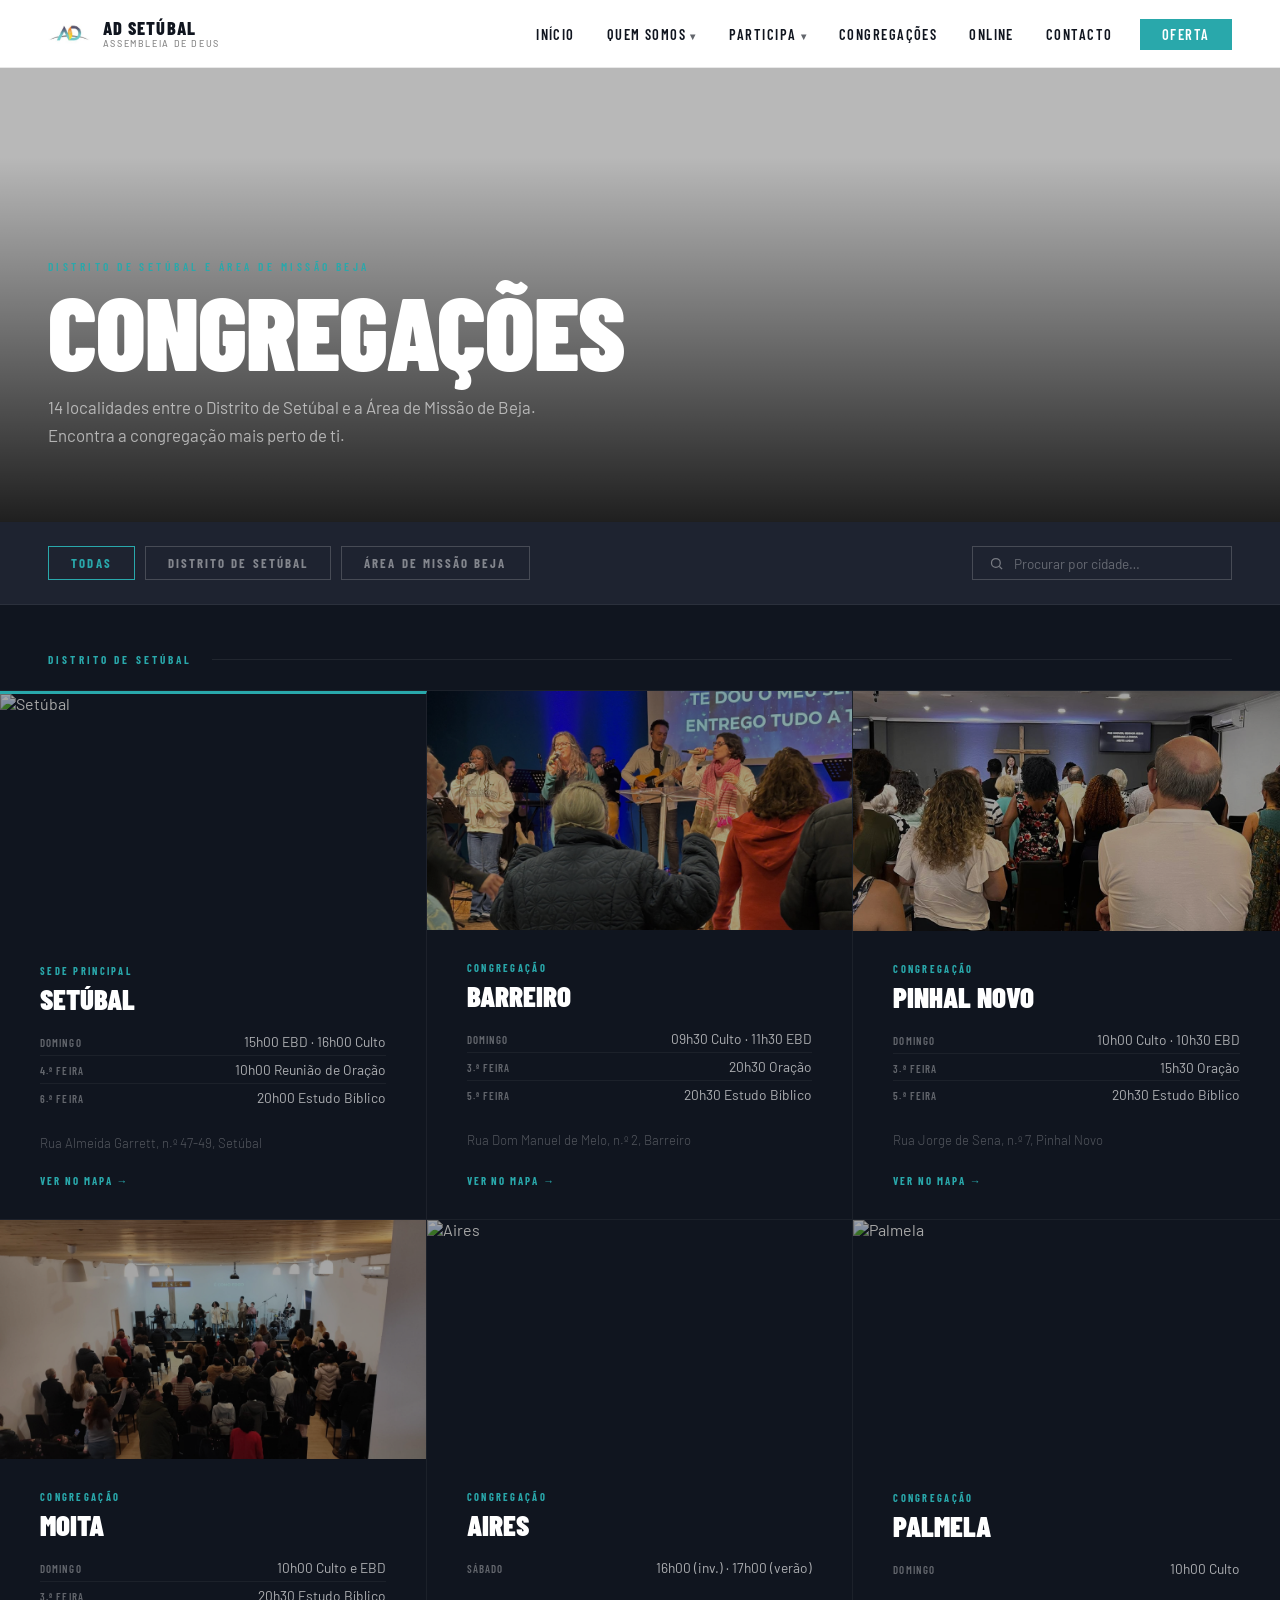
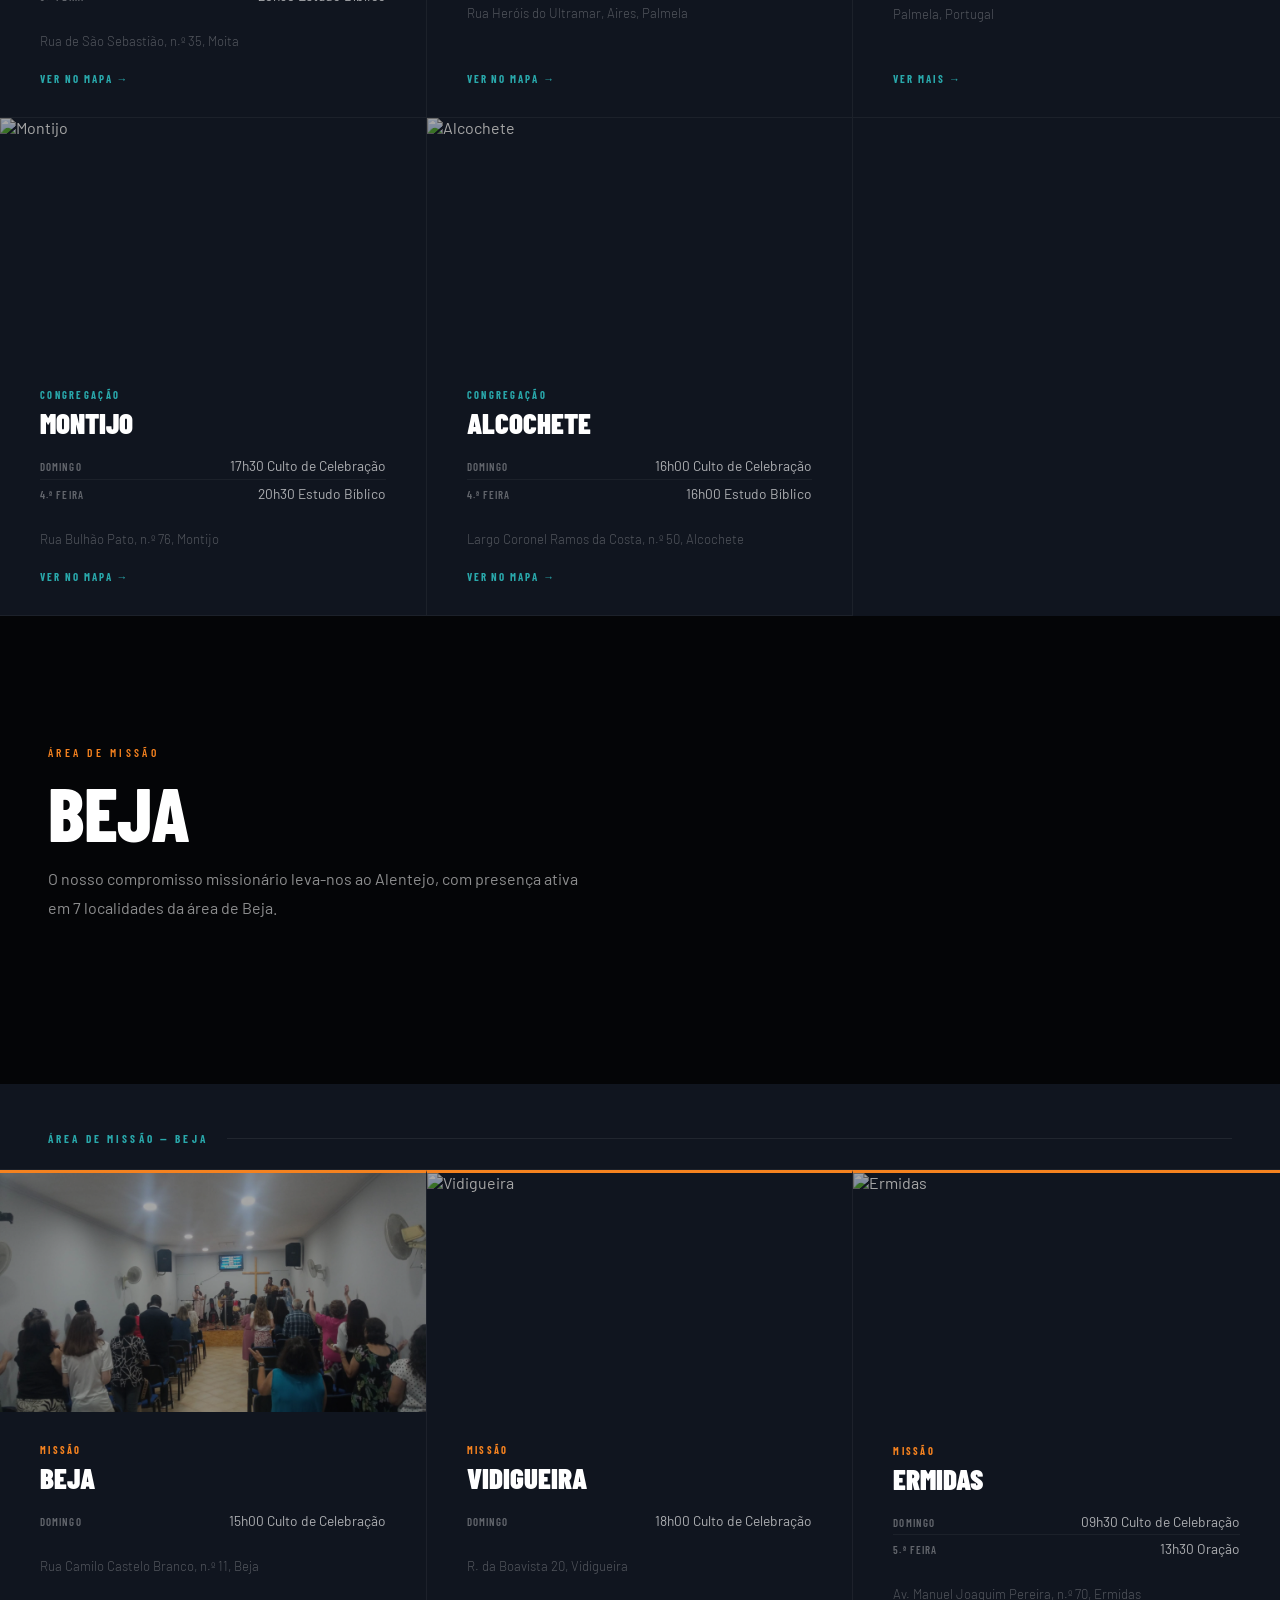
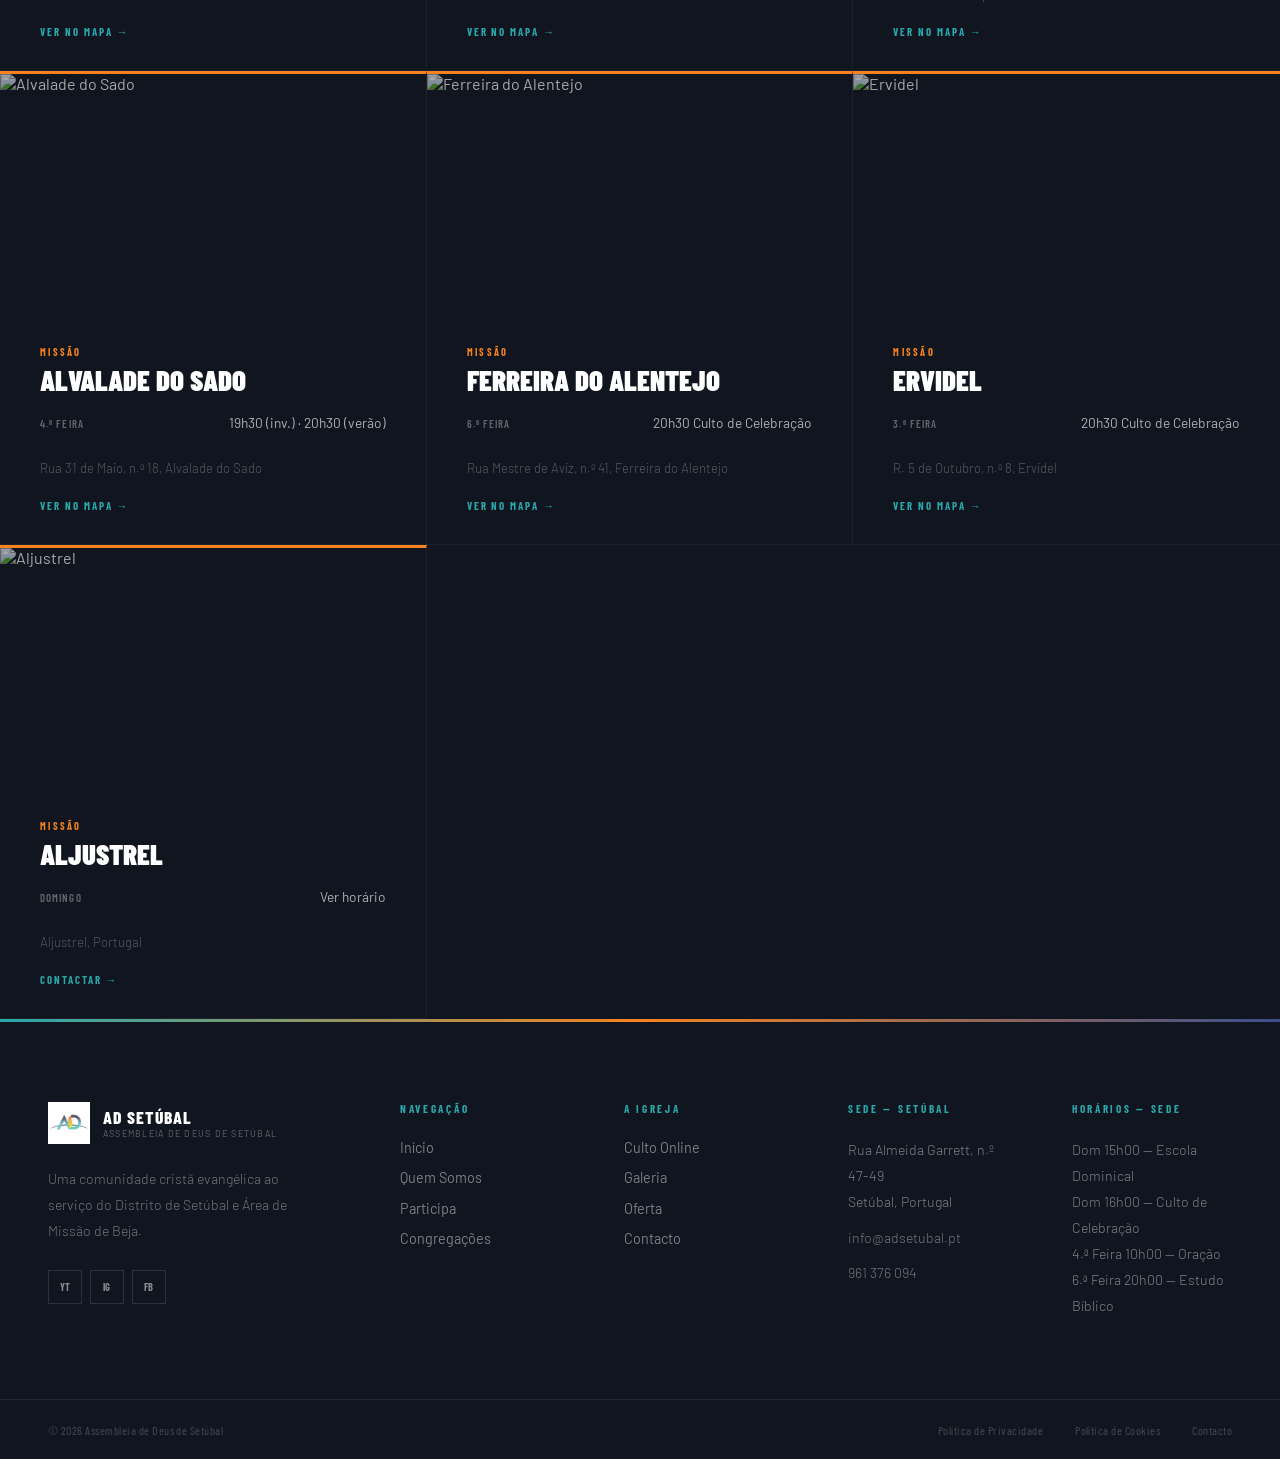
==== congregacoes.html @ 14cffc8c "pinhal novo + moita fotos" ====
<!DOCTYPE html>
<html lang="pt">
<head>
  <meta charset="UTF-8" />
  <meta name="viewport" content="width=device-width, initial-scale=1.0" />
  <title>Congregações | AD Setúbal</title>
  <link rel="stylesheet" href="shared.css" />
  <style>
    /* FILTER BAR */
    .filter-bar {
      background: var(--dark2);
      padding: 1.5rem 3rem;
      display: flex; gap: 0.6rem; flex-wrap: wrap;
      border-bottom: 1px solid rgba(255,255,255,0.06);
    }
    .filter-btn {
      padding: 0.5rem 1.4rem;
      background: none;
      border: 1px solid rgba(255,255,255,0.18);
      font-family: 'Barlow Condensed', sans-serif;
      font-size: 0.8rem; font-weight: 700;
      letter-spacing: 0.16em; text-transform: uppercase;
      color: rgba(255,255,255,0.45); cursor: pointer;
      transition: all 0.2s;
    }
    .filter-btn:hover, .filter-btn.active { border-color: var(--teal); color: var(--teal); }

    /* SEARCH BOX */
    .filter-bar { justify-content: space-between; align-items: center; }
    .filter-bar-group { display: flex; gap: 0.6rem; flex-wrap: wrap; }
    .cong-search {
      display: flex; align-items: center; gap: 0.6rem;
      border: 1px solid rgba(255,255,255,0.18);
      padding: 0.45rem 1rem; min-width: 260px;
      transition: border-color 0.2s;
    }
    .cong-search:focus-within { border-color: var(--teal); }
    .cong-search svg { width: 15px; height: 15px; stroke: rgba(255,255,255,0.4); flex-shrink: 0; }
    .cong-search input {
      border: none; background: none; outline: none;
      font-family: 'Barlow', sans-serif; font-size: 0.85rem;
      color: #fff; width: 100%;
    }
    .cong-search input::placeholder { color: rgba(255,255,255,0.32); }
    .cong-no-results { display: none; text-align: center; padding: 5rem 1.5rem; background: var(--dark); }
    .cong-no-results p { color: rgba(255,255,255,0.45); font-size: 0.95rem; }
    .cong-no-results .display-sm { color: #fff; margin-bottom: 0.6rem; }
    @media (max-width: 900px) {
      .filter-bar { flex-direction: column; align-items: stretch; }
      .cong-search { min-width: 0; }
    }

    /* SECTION LABEL */
    .section-label {
      font-family: 'Barlow Condensed', sans-serif;
      font-size: 0.7rem; font-weight: 700;
      letter-spacing: 0.28em; text-transform: uppercase;
      color: var(--teal);
      padding: 3rem 3rem 1.5rem;
      display: flex; align-items: center; gap: 1.2rem;
      background: var(--dark);
    }
    .section-label::after { content: ''; flex: 1; height: 1px; background: rgba(255,255,255,0.07); }

    /* CONG GRID */
    .cong-grid {
      display: grid; grid-template-columns: repeat(3,1fr);
      border-top: 1px solid rgba(255,255,255,0.05);
      background: var(--dark);
    }
    .cong-card {
      border-right: 1px solid rgba(255,255,255,0.05);
      border-bottom: 1px solid rgba(255,255,255,0.05);
      overflow: hidden; display: flex; flex-direction: column;
      transition: background 0.2s;
    }
    .cong-card:nth-child(3n) { border-right: none; }
    .cong-card:hover { background: rgba(255,255,255,0.025); }
    .cong-card.sede { border-top: 3px solid var(--teal); }
    .cong-card.missao { border-top: 3px solid var(--orange); }

    .cong-img { aspect-ratio: 16/9; overflow: hidden; }
    .cong-img img { width: 100%; height: 100%; object-fit: cover; display: block; filter: brightness(0.65); transition: transform 0.55s, filter 0.3s; }
    .cong-card:hover .cong-img img { transform: scale(1.05); filter: brightness(0.5); }

    .cong-body { padding: 2rem 2.5rem; flex: 1; display: flex; flex-direction: column; }
    .cong-tag {
      font-family: 'Barlow Condensed', sans-serif;
      font-size: 0.65rem; font-weight: 700;
      letter-spacing: 0.22em; text-transform: uppercase;
      color: var(--teal); margin-bottom: 0.5rem;
    }
    .cong-tag.missao { color: var(--orange); }
    .cong-name {
      font-family: 'Barlow Condensed', sans-serif;
      font-size: 1.8rem; font-weight: 900;
      color: #fff; text-transform: uppercase;
      margin-bottom: 1.2rem; line-height: 1;
    }
    .cong-schedule { margin-bottom: 1.4rem; display: flex; flex-direction: column; gap: 0.3rem; }
    .cong-row {
      display: flex; justify-content: space-between;
      align-items: baseline; gap: 1rem;
      padding-bottom: 0.3rem;
      border-bottom: 1px solid rgba(255,255,255,0.05);
    }
    .cong-row:last-child { border-bottom: none; }
    .cong-day {
      font-family: 'Barlow Condensed', sans-serif;
      font-size: 0.68rem; font-weight: 600;
      color: rgba(255,255,255,0.35);
      letter-spacing: 0.1em; text-transform: uppercase; white-space: nowrap;
    }
    .cong-time { font-size: 0.86rem; color: rgba(255,255,255,0.65); font-weight: 400; text-align: right; }
    .cong-addr { font-size: 0.82rem; color: rgba(255,255,255,0.28); font-weight: 300; line-height: 1.65; margin-bottom: 1.2rem; flex: 1; }
    .cong-map {
      font-family: 'Barlow Condensed', sans-serif;
      font-size: 0.68rem; font-weight: 700;
      letter-spacing: 0.18em; text-transform: uppercase;
      color: var(--teal); text-decoration: none; transition: color 0.2s;
    }
    .cong-map:hover { color: var(--orange); }

    /* MISSION FULLBLEED */
    .mission-full {
      position: relative; min-height: 52vh;
      display: flex; align-items: center; overflow: hidden;
    }
    .mission-full-bg {
      position: absolute; inset: 0;
      background: url('https://images.unsplash.com/photo-1524661135-423995f22d0b?w=1600&q=80') center/cover no-repeat;
    }
    .mission-full-overlay { position: absolute; inset: 0; background: rgba(0,0,0,0.78); }
    .mission-full-content { position: relative; z-index: 2; padding: 5rem 3rem; max-width: 650px; }
    .mission-full-content .display-lg { color: #fff; margin-bottom: 1rem; }
    .mission-full-content p { font-size: 1rem; color: rgba(255,255,255,0.55); font-weight: 400; line-height: 1.82; margin-bottom: 2rem; }

    @media (max-width: 1000px) {
      .cong-grid { grid-template-columns: 1fr 1fr; }
      .cong-card:nth-child(3n) { border-right: 1px solid rgba(255,255,255,0.05); }
      .cong-card:nth-child(2n) { border-right: none; }
    }
    @media (max-width: 900px) {
      .filter-bar { padding: 1.2rem 1.5rem; }
      .section-label { padding: 2rem 1.5rem 1.2rem; }
      .cong-body { padding: 1.5rem; }
      .mission-full-content { padding: 4rem 1.5rem; }
    }
    @media (max-width: 600px) {
      .cong-grid { grid-template-columns: 1fr; }
      .cong-card { border-right: none !important; }
    }
  </style>
</head>
<body data-nav-light="true">

  <div class="page-header">
    <div class="page-header-bg" style="background-image:url('https://images.unsplash.com/photo-1438032005730-c779502df39b?w=1600&q=80');"></div>
    <div class="page-header-overlay"></div>
    <div class="page-header-content fade-in">
      <span class="eyebrow">Distrito de Setúbal e Área de Missão Beja</span>
      <h1>Congregações</h1>
      <p>14 localidades entre o Distrito de Setúbal e a Área de Missão de Beja. Encontra a congregação mais perto de ti.</p>
    </div>
  </div>

  <div class="dark-section">
    <div class="filter-bar">
      <div class="filter-bar-group">
        <button class="filter-btn active" onclick="filterCards('all',this)">Todas</button>
        <button class="filter-btn" onclick="filterCards('setubal',this)">Distrito de Setúbal</button>
        <button class="filter-btn" onclick="filterCards('beja',this)">Área de Missão Beja</button>
      </div>
      <div class="cong-search">
        <svg viewBox="0 0 24 24" fill="none" stroke="currentColor" stroke-width="2"><circle cx="11" cy="11" r="7"/><path d="M21 21l-4.3-4.3"/></svg>
        <input type="text" id="cong-search-input" placeholder="Procurar por cidade…" aria-label="Procurar congregação por cidade">
      </div>
    </div>

    <div class="cong-no-results" id="cong-no-results">
      <p class="display-sm">Nenhuma congregação encontrada</p>
      <p>Tenta outro nome de cidade, ou <a href="contacto.html" style="color:var(--teal);">fala connosco</a>.</p>
    </div>

    <p class="section-label" data-group="setubal">Distrito de Setúbal</p>
    <div class="cong-grid">
      <div class="cong-card sede fade-in" data-group="setubal" data-city="Setúbal">
        <div class="cong-img"><img src="https://images.unsplash.com/photo-1529070538774-1843cb3265df?w=700&q=80" alt="Setúbal" /></div>
        <div class="cong-body">
          <p class="cong-tag">Sede Principal</p>
          <h3 class="cong-name">Setúbal</h3>
          <div class="cong-schedule">
            <div class="cong-row"><span class="cong-day">Domingo</span><span class="cong-time">15h00 EBD · 16h00 Culto</span></div>
            <div class="cong-row"><span class="cong-day">4.ª Feira</span><span class="cong-time">10h00 Reunião de Oração</span></div>
            <div class="cong-row"><span class="cong-day">6.ª Feira</span><span class="cong-time">20h00 Estudo Bíblico</span></div>
          </div>
          <p class="cong-addr">Rua Almeida Garrett, n.º 47-49, Setúbal</p>
          <a href="https://goo.gl/maps/yotcbPMaXdjZt5YY8" target="_blank" class="cong-map">Ver no mapa →</a>
        </div>
      </div>
      <div class="cong-card fade-in" data-group="setubal" data-city="Barreiro">
        <div class="cong-img"><img src="barreiro.jpg" alt="Barreiro" /></div>
        <div class="cong-body">
          <p class="cong-tag">Congregação</p>
          <h3 class="cong-name">Barreiro</h3>
          <div class="cong-schedule">
            <div class="cong-row"><span class="cong-day">Domingo</span><span class="cong-time">09h30 Culto · 11h30 EBD</span></div>
            <div class="cong-row"><span class="cong-day">3.ª Feira</span><span class="cong-time">20h30 Oração</span></div>
            <div class="cong-row"><span class="cong-day">5.ª Feira</span><span class="cong-time">20h30 Estudo Bíblico</span></div>
          </div>
          <p class="cong-addr">Rua Dom Manuel de Melo, n.º 2, Barreiro</p>
          <a href="https://goo.gl/maps/b2im9kiNQeQn8LhA6" target="_blank" class="cong-map">Ver no mapa →</a>
        </div>
      </div>
      <div class="cong-card fade-in" data-group="setubal" data-city="Pinhal Novo">
        <div class="cong-img"><img src="pn.jpg" alt="Pinhal Novo" /></div>
        <div class="cong-body">
          <p class="cong-tag">Congregação</p>
          <h3 class="cong-name">Pinhal Novo</h3>
          <div class="cong-schedule">
            <div class="cong-row"><span class="cong-day">Domingo</span><span class="cong-time">10h00 Culto · 10h30 EBD</span></div>
            <div class="cong-row"><span class="cong-day">3.ª Feira</span><span class="cong-time">15h30 Oração</span></div>
            <div class="cong-row"><span class="cong-day">5.ª Feira</span><span class="cong-time">20h30 Estudo Bíblico</span></div>
          </div>
          <p class="cong-addr">Rua Jorge de Sena, n.º 7, Pinhal Novo</p>
          <a href="https://goo.gl/maps/ieZqAQ46ZJuBiyvUA" target="_blank" class="cong-map">Ver no mapa →</a>
        </div>
      </div>
      <div class="cong-card fade-in" data-group="setubal" data-city="Moita">
        <div class="cong-img"><img src="moita.jpg" alt="Moita" /></div>
        <div class="cong-body">
          <p class="cong-tag">Congregação</p>
          <h3 class="cong-name">Moita</h3>
          <div class="cong-schedule">
            <div class="cong-row"><span class="cong-day">Domingo</span><span class="cong-time">10h00 Culto e EBD</span></div>
            <div class="cong-row"><span class="cong-day">3.ª Feira</span><span class="cong-time">20h30 Estudo Bíblico</span></div>
          </div>
          <p class="cong-addr">Rua de São Sebastião, n.º 35, Moita</p>
          <a href="https://goo.gl/maps/t9jwnyaWnKDuS9gY9" target="_blank" class="cong-map">Ver no mapa →</a>
        </div>
      </div>
      <div class="cong-card fade-in" data-group="setubal" data-city="Aires">
        <div class="cong-img"><img src="https://images.unsplash.com/photo-1519389950473-47ba0277781c?w=700&q=80" alt="Aires" /></div>
        <div class="cong-body">
          <p class="cong-tag">Congregação</p>
          <h3 class="cong-name">Aires</h3>
          <div class="cong-schedule">
            <div class="cong-row"><span class="cong-day">Sábado</span><span class="cong-time">16h00 (inv.) · 17h00 (verão)</span></div>
          </div>
          <p class="cong-addr">Rua Heróis do Ultramar, Aires, Palmela</p>
          <a href="https://goo.gl/maps/ghjw5RsWeTumek59A" target="_blank" class="cong-map">Ver no mapa →</a>
        </div>
      </div>
      <div class="cong-card fade-in" data-group="setubal" data-city="Palmela">
        <div class="cong-img"><img src="https://images.unsplash.com/photo-1494790108377-be9c29b29330?w=700&q=80" alt="Palmela" /></div>
        <div class="cong-body">
          <p class="cong-tag">Congregação</p>
          <h3 class="cong-name">Palmela</h3>
          <div class="cong-schedule">
            <div class="cong-row"><span class="cong-day">Domingo</span><span class="cong-time">10h00 Culto</span></div>
          </div>
          <p class="cong-addr">Palmela, Portugal</p>
          <a href="congregacoes.html" class="cong-map">Ver mais →</a>
        </div>
      </div>
      <div class="cong-card fade-in" data-group="setubal" data-city="Montijo">
        <div class="cong-img"><img src="https://images.unsplash.com/photo-1507003211169-0a1dd7228f2d?w=700&q=80" alt="Montijo" /></div>
        <div class="cong-body">
          <p class="cong-tag">Congregação</p>
          <h3 class="cong-name">Montijo</h3>
          <div class="cong-schedule">
            <div class="cong-row"><span class="cong-day">Domingo</span><span class="cong-time">17h30 Culto de Celebração</span></div>
            <div class="cong-row"><span class="cong-day">4.ª Feira</span><span class="cong-time">20h30 Estudo Bíblico</span></div>
          </div>
          <p class="cong-addr">Rua Bulhão Pato, n.º 76, Montijo</p>
          <a href="https://goo.gl/maps/uPaBN9ds8cubaiW28" target="_blank" class="cong-map">Ver no mapa →</a>
        </div>
      </div>
      <div class="cong-card fade-in" data-group="setubal" data-city="Alcochete">
        <div class="cong-img"><img src="https://images.unsplash.com/photo-1494790108377-be9c29b29330?w=700&q=80" alt="Alcochete" /></div>
        <div class="cong-body">
          <p class="cong-tag">Congregação</p>
          <h3 class="cong-name">Alcochete</h3>
          <div class="cong-schedule">
            <div class="cong-row"><span class="cong-day">Domingo</span><span class="cong-time">16h00 Culto de Celebração</span></div>
            <div class="cong-row"><span class="cong-day">4.ª Feira</span><span class="cong-time">16h00 Estudo Bíblico</span></div>
          </div>
          <p class="cong-addr">Largo Coronel Ramos da Costa, n.º 50, Alcochete</p>
          <a href="https://goo.gl/maps/eyStZ7LQZUHujWGv6" target="_blank" class="cong-map">Ver no mapa →</a>
        </div>
      </div>
    </div>

    <div class="mission-full" data-group="beja">
      <div class="mission-full-bg"></div>
      <div class="mission-full-overlay"></div>
      <div class="mission-full-content fade-in">
        <span class="eyebrow orange">Área de Missão</span>
        <h2 class="display-lg">Beja</h2>
        <p>O nosso compromisso missionário leva-nos ao Alentejo, com presença ativa em 7 localidades da área de Beja.</p>
      </div>
    </div>

    <p class="section-label" data-group="beja">Área de Missão — Beja</p>
    <div class="cong-grid">
      <div class="cong-card missao fade-in" data-group="beja" data-city="Beja">
        <div class="cong-img"><img src="beja.jpg" alt="Beja" /></div>
        <div class="cong-body">
          <p class="cong-tag missao">Missão</p>
          <h3 class="cong-name">Beja</h3>
          <div class="cong-schedule">
            <div class="cong-row"><span class="cong-day">Domingo</span><span class="cong-time">15h00 Culto de Celebração</span></div>
          </div>
          <p class="cong-addr">Rua Camilo Castelo Branco, n.º 11, Beja</p>
          <a href="https://goo.gl/maps/Hsae9LpTbRqtzmvy8" target="_blank" class="cong-map">Ver no mapa →</a>
        </div>
      </div>
      <div class="cong-card missao fade-in" data-group="beja" data-city="Vidigueira">
        <div class="cong-img"><img src="https://images.unsplash.com/photo-1438032005730-c779502df39b?w=700&q=80" alt="Vidigueira" /></div>
        <div class="cong-body">
          <p class="cong-tag missao">Missão</p>
          <h3 class="cong-name">Vidigueira</h3>
          <div class="cong-schedule">
            <div class="cong-row"><span class="cong-day">Domingo</span><span class="cong-time">18h00 Culto de Celebração</span></div>
          </div>
          <p class="cong-addr">R. da Boavista 20, Vidigueira</p>
          <a href="https://goo.gl/maps/6MPGaNxVrqtjKgVV6" target="_blank" class="cong-map">Ver no mapa →</a>
        </div>
      </div>
      <div class="cong-card missao fade-in" data-group="beja" data-city="Ermidas">
        <div class="cong-img"><img src="https://images.unsplash.com/photo-1529070538774-1843cb3265df?w=700&q=80" alt="Ermidas" /></div>
        <div class="cong-body">
          <p class="cong-tag missao">Missão</p>
          <h3 class="cong-name">Ermidas</h3>
          <div class="cong-schedule">
            <div class="cong-row"><span class="cong-day">Domingo</span><span class="cong-time">09h30 Culto de Celebração</span></div>
            <div class="cong-row"><span class="cong-day">5.ª Feira</span><span class="cong-time">13h30 Oração</span></div>
          </div>
          <p class="cong-addr">Av. Manuel Joaquim Pereira, n.º 70, Ermidas</p>
          <a href="https://goo.gl/maps/hQo4auQ24SvQib5S8" target="_blank" class="cong-map">Ver no mapa →</a>
        </div>
      </div>
      <div class="cong-card missao fade-in" data-group="beja" data-city="Alvalade do Sado">
        <div class="cong-img"><img src="https://images.unsplash.com/photo-1524661135-423995f22d0b?w=700&q=80" alt="Alvalade do Sado" /></div>
        <div class="cong-body">
          <p class="cong-tag missao">Missão</p>
          <h3 class="cong-name">Alvalade do Sado</h3>
          <div class="cong-schedule">
            <div class="cong-row"><span class="cong-day">4.ª Feira</span><span class="cong-time">19h30 (inv.) · 20h30 (verão)</span></div>
          </div>
          <p class="cong-addr">Rua 31 de Maio, n.º 18, Alvalade do Sado</p>
          <a href="https://goo.gl/maps/oJXPw4v2LAJ2" target="_blank" class="cong-map">Ver no mapa →</a>
        </div>
      </div>
      <div class="cong-card missao fade-in" data-group="beja" data-city="Ferreira do Alentejo">
        <div class="cong-img"><img src="https://images.unsplash.com/photo-1505373877841-8d25f7d46678?w=700&q=80" alt="Ferreira do Alentejo" /></div>
        <div class="cong-body">
          <p class="cong-tag missao">Missão</p>
          <h3 class="cong-name">Ferreira do Alentejo</h3>
          <div class="cong-schedule">
            <div class="cong-row"><span class="cong-day">6.ª Feira</span><span class="cong-time">20h30 Culto de Celebração</span></div>
          </div>
          <p class="cong-addr">Rua Mestre de Aviz, n.º 41, Ferreira do Alentejo</p>
          <a href="https://goo.gl/maps/fcacsn3DRrthpQLf8" target="_blank" class="cong-map">Ver no mapa →</a>
        </div>
      </div>
      <div class="cong-card missao fade-in" data-group="beja" data-city="Ervidel">
        <div class="cong-img"><img src="https://images.unsplash.com/photo-1519389950473-47ba0277781c?w=700&q=80" alt="Ervidel" /></div>
        <div class="cong-body">
          <p class="cong-tag missao">Missão</p>
          <h3 class="cong-name">Ervidel</h3>
          <div class="cong-schedule">
            <div class="cong-row"><span class="cong-day">3.ª Feira</span><span class="cong-time">20h30 Culto de Celebração</span></div>
          </div>
          <p class="cong-addr">R. 5 de Outubro, n.º 8, Ervidel</p>
          <a href="https://goo.gl/maps/JX5aDYuN16hxpNgu7" target="_blank" class="cong-map">Ver no mapa →</a>
        </div>
      </div>
      <div class="cong-card missao fade-in" data-group="beja" data-city="Aljustrel">
        <div class="cong-img"><img src="https://images.unsplash.com/photo-1500648767791-00dcc994a43e?w=700&q=80" alt="Aljustrel" /></div>
        <div class="cong-body">
          <p class="cong-tag missao">Missão</p>
          <h3 class="cong-name">Aljustrel</h3>
          <div class="cong-schedule">
            <div class="cong-row"><span class="cong-day">Domingo</span><span class="cong-time">Ver horário</span></div>
          </div>
          <p class="cong-addr">Aljustrel, Portugal</p>
          <a href="contacto.html" class="cong-map">Contactar →</a>
        </div>
      </div>
    </div>
  </div>

  <script src="shared.js"></script>
  <script>
    let currentGroup = 'all';
    const searchInput = document.getElementById('cong-search-input');
    const noResults = document.getElementById('cong-no-results');

    function normalize(s) {
      return s.normalize('NFD').replace(/[\u0300-\u036f]/g, '').toLowerCase().trim();
    }

    function applyFilters() {
      const term = normalize(searchInput.value);
      let totalVisible = 0;

      document.querySelectorAll('.cong-card').forEach(card => {
        const groupMatch = currentGroup === 'all' || card.dataset.group === currentGroup;
        const city = card.dataset.city || '';
        const textMatch = term === '' || normalize(city).includes(term);
        const show = groupMatch && textMatch;
        card.style.display = show ? '' : 'none';
        if (show) totalVisible++;
      });

      document.querySelectorAll('[data-group]').forEach(el => {
        if (el.classList.contains('cong-card')) return;
        const group = el.dataset.group;
        const groupMatch = currentGroup === 'all' || group === currentGroup;
        const groupHasVisible = Array.from(document.querySelectorAll('.cong-card[data-group="' + group + '"]'))
          .some(c => c.style.display !== 'none');
        el.style.display = (groupMatch && groupHasVisible) ? '' : 'none';
      });

      noResults.style.display = totalVisible === 0 ? '' : 'none';
    }

    function filterCards(group, btn) {
      currentGroup = group;
      document.querySelectorAll('.filter-btn').forEach(b => b.classList.remove('active'));
      btn.classList.add('active');
      applyFilters();
    }

    searchInput.addEventListener('input', applyFilters);
  </script>
</body>
</html>
---- shared.css ----
@import url('https://fonts.googleapis.com/css2?family=Barlow+Condensed:wght@300;400;500;600;700;800;900&family=Barlow:wght@300;400;500;600;700&display=swap');

*, *::before, *::after { box-sizing: border-box; margin: 0; padding: 0; }

:root {
  --teal:   #29A8AB;
  --orange: #F5821F;
  --purple: #3B4F8C;
  --dark:   #10151f;
  --dark2:  #1e2330;
  --white:  #FFFFFF;
  --light:  #F2F2F0;
  --mid:    #888888;
  --border: rgba(255,255,255,0.08);
  --border-light: rgba(0,0,0,0.09);
}

html { scroll-behavior: smooth; }
body {
  font-family: 'Barlow', sans-serif;
  background: var(--white);
  color: var(--dark);
  overflow-x: hidden;
}

/* ===================== NAV ===================== */
nav {
  position: fixed; top: 0; left: 0; right: 0; z-index: 300;
  display: flex; align-items: center; justify-content: space-between;
  padding: 0 3rem;
  height: 68px;
  background: transparent;
  transition: background 0.35s, border-color 0.35s;
  border-bottom: 1px solid transparent;
}
nav.scrolled {
  background: var(--dark);
  border-bottom-color: rgba(255,255,255,0.06);
}
nav.light-nav {
  background: var(--white);
  border-bottom: 1px solid var(--border-light);
}

.logo-wrap { display: flex; align-items: center; gap: 0.8rem; text-decoration: none; }
.logo-img { height: 42px; width: auto; display: block; }
.logo-text { display: flex; flex-direction: column; line-height: 1.2; }
.logo-text-main {
  font-family: 'Barlow Condensed', sans-serif;
  font-size: 1.15rem; font-weight: 800;
  color: #fff; letter-spacing: 0.06em; text-transform: uppercase;
}
nav.light-nav .logo-text-main { color: var(--dark); }
.logo-text-sub {
  font-size: 0.56rem; font-weight: 500;
  color: rgba(255,255,255,0.45);
  letter-spacing: 0.18em; text-transform: uppercase;
}
nav.light-nav .logo-text-sub { color: var(--mid); }

.nav-links { display: flex; gap: 0.2rem; list-style: none; align-items: center; }
.nav-links a {
  text-decoration: none;
  color: rgba(255,255,255,0.75);
  font-family: 'Barlow Condensed', sans-serif;
  font-size: 0.9rem; font-weight: 600;
  letter-spacing: 0.1em; text-transform: uppercase;
  padding: 0.4rem 0.9rem;
  transition: color 0.2s;
}
nav.light-nav .nav-links a { color: var(--dark); }
.nav-links a:hover, .nav-links a.active { color: var(--teal); }
.nav-cta {
  background: var(--teal) !important;
  color: #fff !important;
  padding: 0.45rem 1.4rem !important;
  margin-left: 0.6rem;
  transition: background 0.2s !important;
}
.nav-cta:hover { background: var(--orange) !important; color: #fff !important; }

/* ---- Dropdown "Participa" ---- */
.has-dropdown { position: relative; }
.has-dropdown > a::after { content: '▾'; margin-left: 0.4em; font-size: 0.7em; opacity: 0.65; display: inline-block; }
.dropdown-menu {
  position: absolute; top: 100%; left: 50%;
  transform: translateX(-50%) translateY(8px);
  background: var(--dark2);
  border: 1px solid rgba(255,255,255,0.08);
  min-width: 250px; padding: 0.5rem;
  list-style: none;
  opacity: 0; pointer-events: none;
  transition: opacity 0.15s, transform 0.15s;
  box-shadow: 0 18px 40px rgba(0,0,0,0.4);
}
.has-dropdown:hover .dropdown-menu,
.has-dropdown:focus-within .dropdown-menu {
  opacity: 1; pointer-events: auto;
  transform: translateX(-50%) translateY(0);
}
.dropdown-menu li { width: 100%; }
.dropdown-menu a {
  display: block; padding: 0.65rem 0.9rem;
  color: rgba(255,255,255,0.68);
  font-family: 'Barlow', sans-serif;
  font-size: 0.82rem; font-weight: 500;
  letter-spacing: 0.01em; text-transform: none;
}
.dropdown-menu a:hover { color: var(--teal); background: rgba(255,255,255,0.04); }
.dropdown-menu .sub-label {
  display: block; margin-top: 2px;
  font-size: 0.68rem; font-weight: 400;
  color: rgba(255,255,255,0.32);
}
nav.light-nav .dropdown-menu { background: #fff; border-color: var(--border-light); box-shadow: 0 18px 40px rgba(0,0,0,0.12); }
nav.light-nav .dropdown-menu a { color: rgba(0,0,0,0.62); }
nav.light-nav .dropdown-menu a:hover { background: var(--light); color: var(--dark); }
nav.light-nav .dropdown-menu .sub-label { color: rgba(0,0,0,0.32); }

@media (max-width: 900px) {
  .has-dropdown > a::after { display: none; }
  .dropdown-menu {
    position: static; opacity: 1; pointer-events: auto; transform: none;
    background: transparent; border: none; box-shadow: none;
    padding: 0 0 0.3rem 1rem; margin-top: 0.2rem;
    max-height: 0; overflow: hidden;
    transition: max-height 0.25s ease;
  }
  .has-dropdown.is-open .dropdown-menu { max-height: 400px; }
  .dropdown-menu a { color: rgba(255,255,255,0.55); padding: 0.55rem 0.5rem; font-size: 0.88rem; }
  .dropdown-menu .sub-label { color: rgba(255,255,255,0.3); }
}

.hamburger {
  display: none; flex-direction: column; gap: 5px;
  cursor: pointer; background: none; border: none; padding: 4px;
}
.hamburger span { display: block; width: 24px; height: 2px; background: #fff; transition: all 0.3s; }
nav.light-nav .hamburger span { background: var(--dark); }

/* ===================== FOOTER ===================== */
footer { background: var(--dark); color: var(--white); }

.footer-top {
  padding: 5rem 3rem;
  display: grid;
  grid-template-columns: 1.8fr 1fr 1fr 1fr 1fr;
  gap: 4rem;
  border-bottom: 1px solid var(--border);
}

.footer-logo-wrap {
  display: flex; align-items: center; gap: 0.8rem;
  margin-bottom: 1.4rem; text-decoration: none;
}
.footer-logo-img { height: 42px; width: auto; }
.footer-brand-main {
  font-family: 'Barlow Condensed', sans-serif;
  font-size: 1.1rem; font-weight: 800;
  color: #fff; text-transform: uppercase; letter-spacing: 0.06em;
}
.footer-brand-sub {
  font-size: 0.56rem; color: rgba(255,255,255,0.35);
  letter-spacing: 0.14em; text-transform: uppercase;
}
.footer-tagline {
  font-size: 0.88rem; line-height: 1.85;
  color: rgba(255,255,255,0.4); font-weight: 300;
  max-width: 240px; margin-bottom: 1.6rem;
}
.footer-social { display: flex; gap: 0.5rem; }
.footer-social a {
  width: 34px; height: 34px;
  display: flex; align-items: center; justify-content: center;
  border: 1px solid rgba(255,255,255,0.12);
  color: rgba(255,255,255,0.5); text-decoration: none;
  font-size: 0.65rem; font-weight: 700;
  font-family: 'Barlow Condensed', sans-serif;
  letter-spacing: 0.04em;
  transition: background 0.2s, border-color 0.2s, color 0.2s;
}
.footer-social a:hover { background: var(--teal); border-color: var(--teal); color: #fff; }

.footer-heading {
  font-family: 'Barlow Condensed', sans-serif;
  font-size: 0.7rem; font-weight: 700;
  letter-spacing: 0.24em; text-transform: uppercase;
  color: var(--teal); margin-bottom: 1.4rem;
}
.footer-links { list-style: none; display: flex; flex-direction: column; gap: 0.7rem; }
.footer-links a {
  text-decoration: none; color: rgba(255,255,255,0.45);
  font-size: 0.9rem; font-weight: 400;
  transition: color 0.2s;
}
.footer-links a:hover { color: var(--teal); }
.footer-contact p {
  font-size: 0.88rem; color: rgba(255,255,255,0.45);
  font-weight: 300; line-height: 1.85;
}

.footer-bottom {
  padding: 1.4rem 3rem;
  display: flex; justify-content: space-between; align-items: center;
  font-size: 0.75rem; color: rgba(255,255,255,0.22);
  font-family: 'Barlow Condensed', sans-serif; letter-spacing: 0.04em;
}
.footer-bottom a { color: rgba(255,255,255,0.22); text-decoration: none; transition: color 0.2s; }
.footer-bottom a:hover { color: var(--teal); }
.footer-bottom-links { display: flex; gap: 2rem; }

/* ===================== SECTION BACKGROUNDS ===================== */
.dark-section { background: var(--dark); color: var(--white); }
.dark2-section { background: var(--dark2); color: var(--white); }
.white-section { background: var(--white); color: var(--dark); }
.light-section { background: var(--light); color: var(--dark); }
.teal-section { background: var(--teal); color: var(--white); }

/* ===================== SPACING ===================== */
.section-pad { padding: 6rem 3rem; }
.section-pad-sm { padding: 4rem 3rem; }

/* ===================== TYPOGRAPHY ===================== */
.display-xl {
  font-family: 'Barlow Condensed', sans-serif;
  font-size: clamp(4rem, 10vw, 10rem);
  font-weight: 900;
  line-height: 0.92;
  letter-spacing: -0.01em;
  text-transform: uppercase;
}
.display-lg {
  font-family: 'Barlow Condensed', sans-serif;
  font-size: clamp(2.6rem, 6vw, 5.5rem);
  font-weight: 800;
  line-height: 0.95;
  letter-spacing: -0.01em;
  text-transform: uppercase;
}
.display-md {
  font-family: 'Barlow Condensed', sans-serif;
  font-size: clamp(1.8rem, 3.5vw, 3rem);
  font-weight: 700;
  line-height: 1.05;
  text-transform: uppercase;
  letter-spacing: -0.01em;
}
.display-sm {
  font-family: 'Barlow Condensed', sans-serif;
  font-size: clamp(1.2rem, 2vw, 1.8rem);
  font-weight: 700;
  line-height: 1.1;
  text-transform: uppercase;
}

.eyebrow {
  font-family: 'Barlow Condensed', sans-serif;
  font-size: 0.72rem;
  font-weight: 600;
  letter-spacing: 0.3em;
  text-transform: uppercase;
  color: var(--teal);
  margin-bottom: 1rem;
  display: block;
}
.eyebrow.orange { color: var(--orange); }

.body-text {
  font-family: 'Barlow', sans-serif;
  font-size: 1.02rem; line-height: 1.85;
  color: rgba(0,0,0,0.58); font-weight: 400;
}
.body-text.light { color: rgba(255,255,255,0.55); }

/* ===================== BUTTONS ===================== */
.btn {
  display: inline-block;
  padding: 0.85rem 2.2rem;
  font-family: 'Barlow Condensed', sans-serif;
  font-size: 0.82rem;
  font-weight: 700;
  letter-spacing: 0.18em;
  text-transform: uppercase;
  text-decoration: none;
  transition: background 0.2s, color 0.2s, border-color 0.2s;
  cursor: pointer;
  border: none;
}
.btn-teal { background: var(--teal); color: #fff; }
.btn-teal:hover { background: var(--orange); }
.btn-white { background: #fff; color: var(--dark); }
.btn-white:hover { background: var(--teal); color: #fff; }
.btn-outline-white { background: transparent; color: #fff; border: 2px solid rgba(255,255,255,0.5); }
.btn-outline-white:hover { background: #fff; color: var(--dark); }
.btn-outline-teal { background: transparent; color: var(--teal); border: 2px solid var(--teal); }
.btn-outline-teal:hover { background: var(--teal); color: #fff; }
.btn-dark { background: var(--dark); color: #fff; }
.btn-dark:hover { background: var(--teal); }

/* ===================== DIVIDERS ===================== */
.teal-bar { width: 44px; height: 3px; background: var(--teal); margin-bottom: 1.5rem; }
.teal-bar.center { margin-left: auto; margin-right: auto; }
.gradient-bar { width: 100%; height: 3px; background: linear-gradient(90deg, var(--teal), var(--orange), var(--purple)); }

/* ===================== PAGE HEADER (inner pages) ===================== */
.page-header {
  min-height: 58vh;
  display: flex; align-items: flex-end;
  position: relative; overflow: hidden;
  padding-top: 68px;
}
.page-header-bg {
  position: absolute; inset: 0;
  background-size: cover; background-position: center;
}
.page-header-overlay {
  position: absolute; inset: 0;
  background: linear-gradient(to top, rgba(0,0,0,0.88) 0%, rgba(0,0,0,0.28) 70%);
}
.page-header-content { position: relative; z-index: 2; padding: 4rem 3rem 4.5rem; }
.page-header-content .eyebrow { margin-bottom: 0.6rem; }
.page-header h1 {
  font-family: 'Barlow Condensed', sans-serif;
  font-size: clamp(3rem, 8vw, 6.5rem);
  font-weight: 900; color: #fff;
  text-transform: uppercase;
  line-height: 0.92; margin-bottom: 1rem;
  letter-spacing: -0.01em;
}
.page-header p {
  font-size: 1.05rem; color: rgba(255,255,255,0.6);
  font-weight: 400; max-width: 520px; line-height: 1.7;
}

/* ===================== TWO COL ===================== */
.two-col { display: grid; grid-template-columns: 1fr 1fr; }
.fill-img { width: 100%; height: 100%; min-height: 500px; object-fit: cover; display: block; }

/* ===================== FADE IN ===================== */
.fade-in { opacity: 0; transform: translateY(20px); transition: opacity 0.55s ease, transform 0.55s ease; }
.fade-in.visible { opacity: 1; transform: translateY(0); }

/* ===================== RESPONSIVE ===================== */
@media (max-width: 900px) {
  nav { padding: 0 1.5rem; height: 60px; }
  .page-header { min-height: 46vh; padding-top: 60px; }
  .page-header-content { padding: 3rem 1.5rem 3.5rem; }

  /* --- Menu mobile --- */
  .nav-links {
    display: none; flex-direction: column; align-items: stretch;
    position: fixed; top: 60px; left: 0; right: 0; bottom: 0;
    background: var(--dark2);
    padding: 1rem 0 2rem;
    overflow-y: auto;
    gap: 0; z-index: 299;
    border-top: 2px solid var(--teal);
  }
  .nav-links.open { display: flex; }

  /* links normais */
  .nav-links > li > a {
    display: block;
    padding: 1rem 1.8rem;
    font-size: 1.1rem; font-weight: 700;
    color: rgba(255,255,255,0.78);
    border-bottom: 1px solid rgba(255,255,255,0.06);
    text-align: left;
  }
  .nav-links > li > a:hover { color: var(--teal); background: rgba(255,255,255,0.03); }
  .nav-links > li.active > a { color: var(--teal); }

  /* botão OFERTA — alinhado à esquerda, largura automática */
  .nav-links > li > a.nav-cta {
    display: inline-block;
    margin: 1.2rem 1.8rem 0.4rem;
    padding: 0.7rem 2rem;
    background: var(--teal) !important;
    color: #fff !important;
    border-bottom: none;
    font-size: 0.85rem;
  }

  /* dropdown do Participa */
  .has-dropdown > a::after { display: none; }
  .has-dropdown > a {
    display: flex; justify-content: space-between; align-items: center;
  }
  .has-dropdown > a::before {
    content: '›';
    font-size: 1.3rem; font-weight: 300; color: rgba(255,255,255,0.35);
    transition: transform 0.2s;
  }
  .has-dropdown.is-open > a::before { transform: rotate(90deg); color: var(--teal); }

  .dropdown-menu {
    position: static; opacity: 1; pointer-events: auto; transform: none;
    background: rgba(0,0,0,0.25);
    border: none; box-shadow: none;
    padding: 0.3rem 0 0.6rem 0;
    max-height: 0; overflow: hidden;
    transition: max-height 0.28s ease;
  }
  .has-dropdown.is-open .dropdown-menu { max-height: 400px; }

  .dropdown-menu li a {
    display: block; padding: 0.7rem 1.8rem 0.7rem 3rem;
    color: rgba(255,255,255,0.5); font-size: 0.88rem; font-weight: 500;
    border-bottom: none; text-transform: none; letter-spacing: 0.01em;
  }
  .dropdown-menu li a:hover { color: var(--teal); }
  .dropdown-menu .sub-label { display: none; } /* esconde legenda em mobile, poupa espaço */

  .hamburger { display: flex; }
  .section-pad { padding: 4rem 1.5rem; }
  .section-pad-sm { padding: 3rem 1.5rem; }
  .two-col { grid-template-columns: 1fr; }
  .fill-img { min-height: 300px; }
  .footer-top { grid-template-columns: 1fr 1fr; padding: 3rem 1.5rem; gap: 2.5rem; }
  .footer-bottom { padding: 1.2rem 1.5rem; flex-direction: column; gap: 0.7rem; text-align: center; }
  .footer-bottom-links { flex-wrap: wrap; justify-content: center; gap: 1rem; }
}
@media (max-width: 600px) {
  .footer-top { grid-template-columns: 1fr; }
}
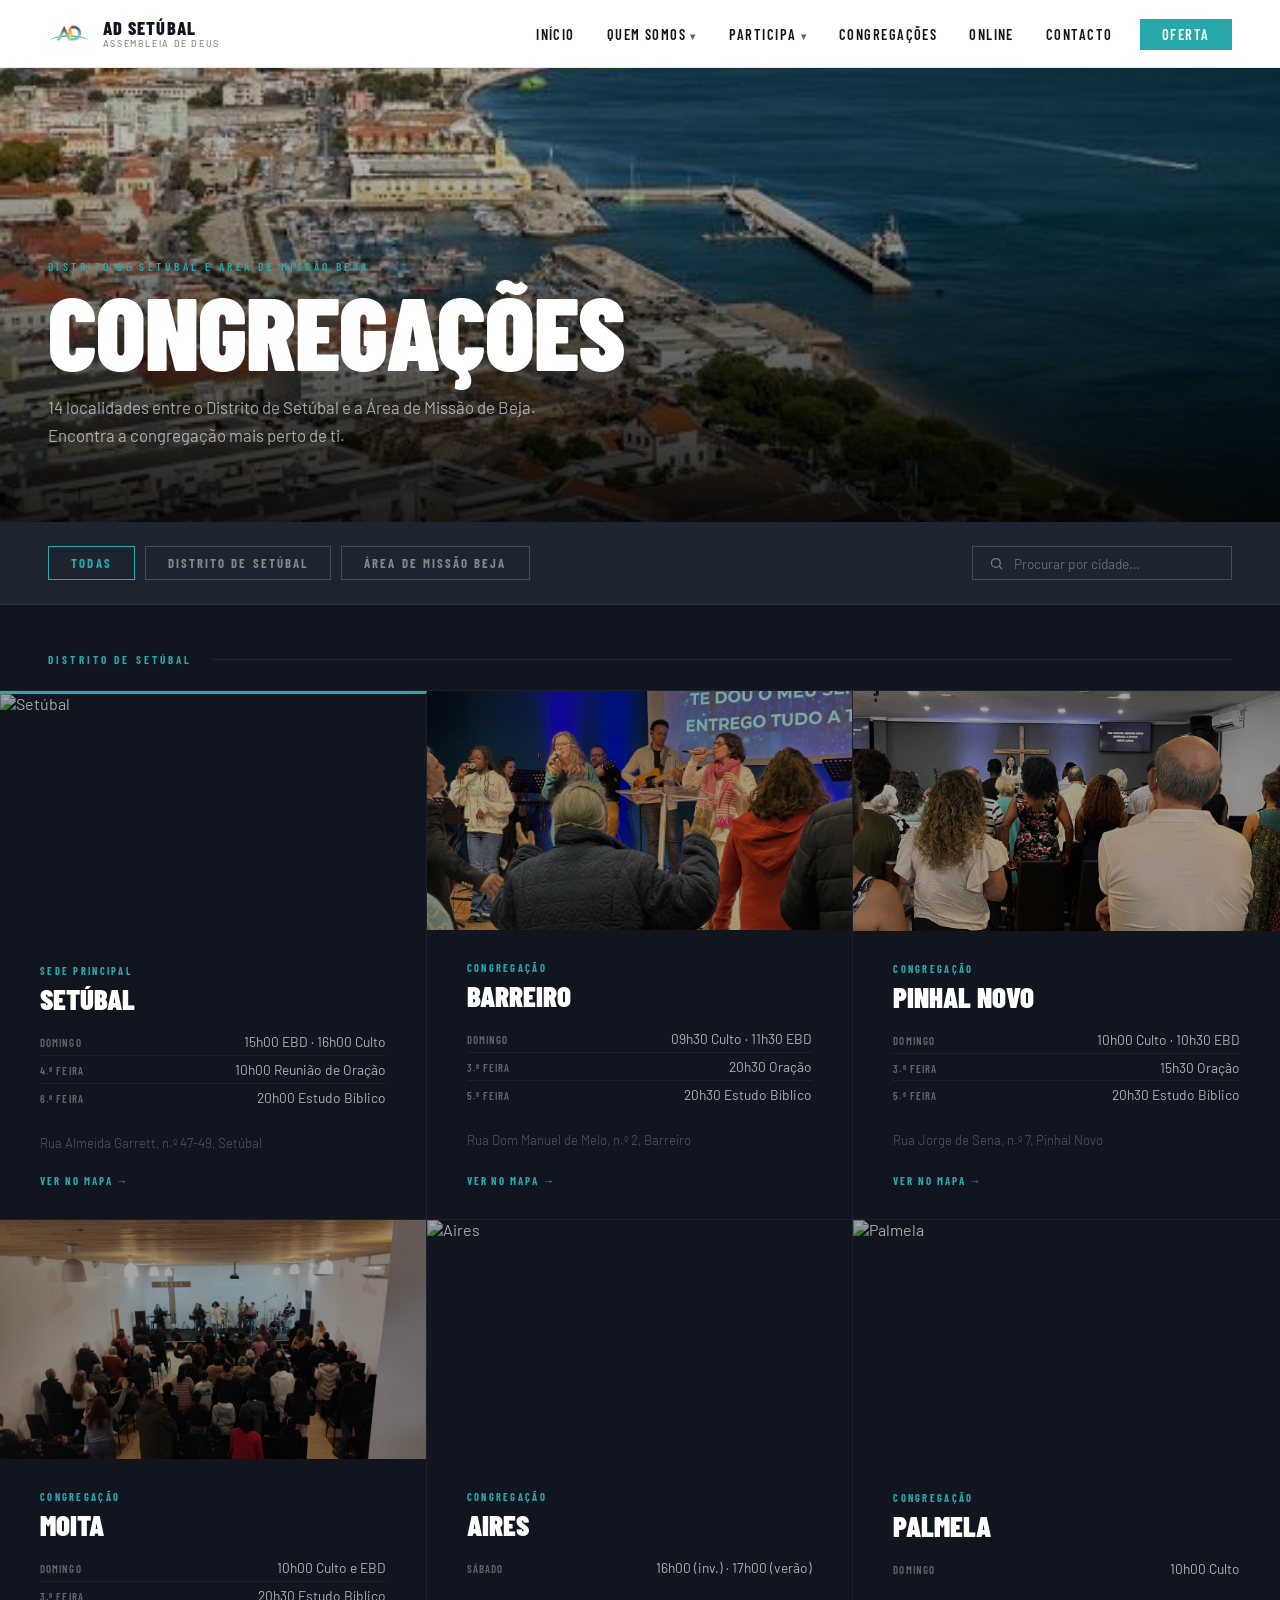
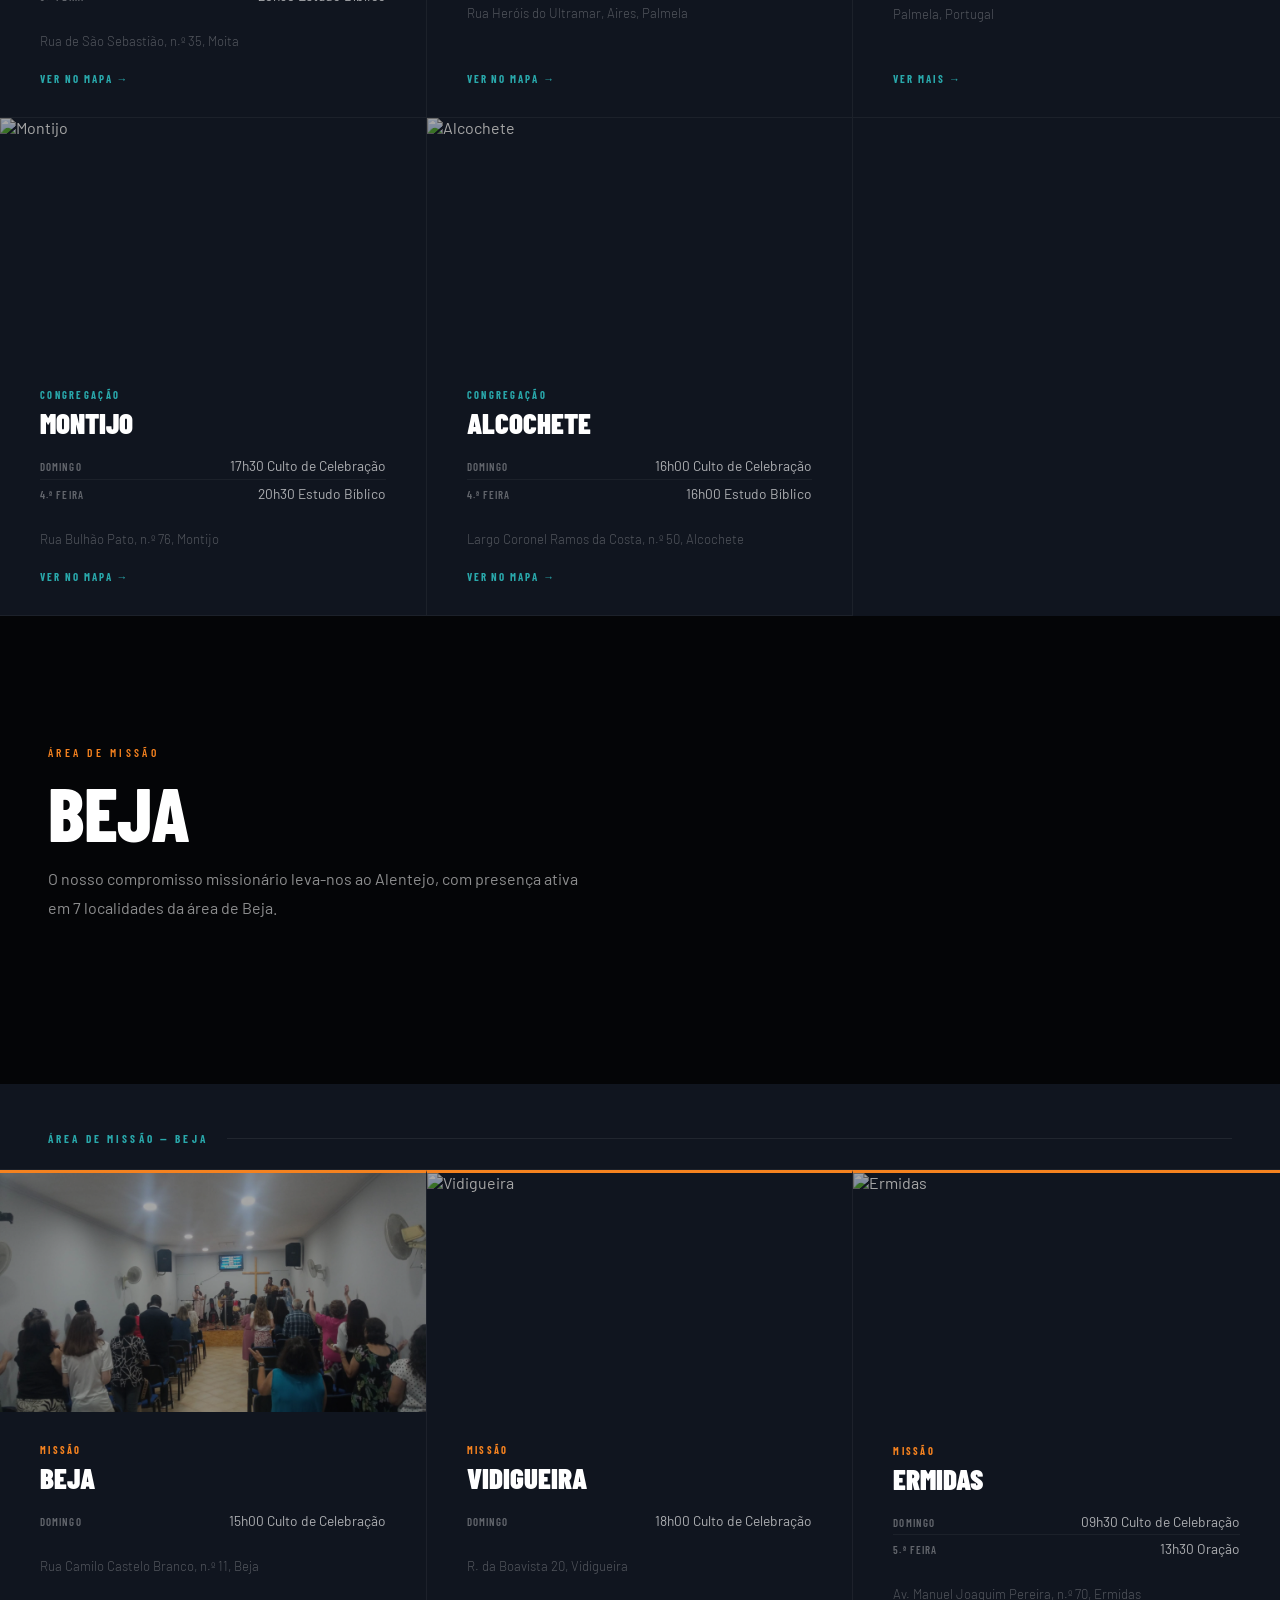
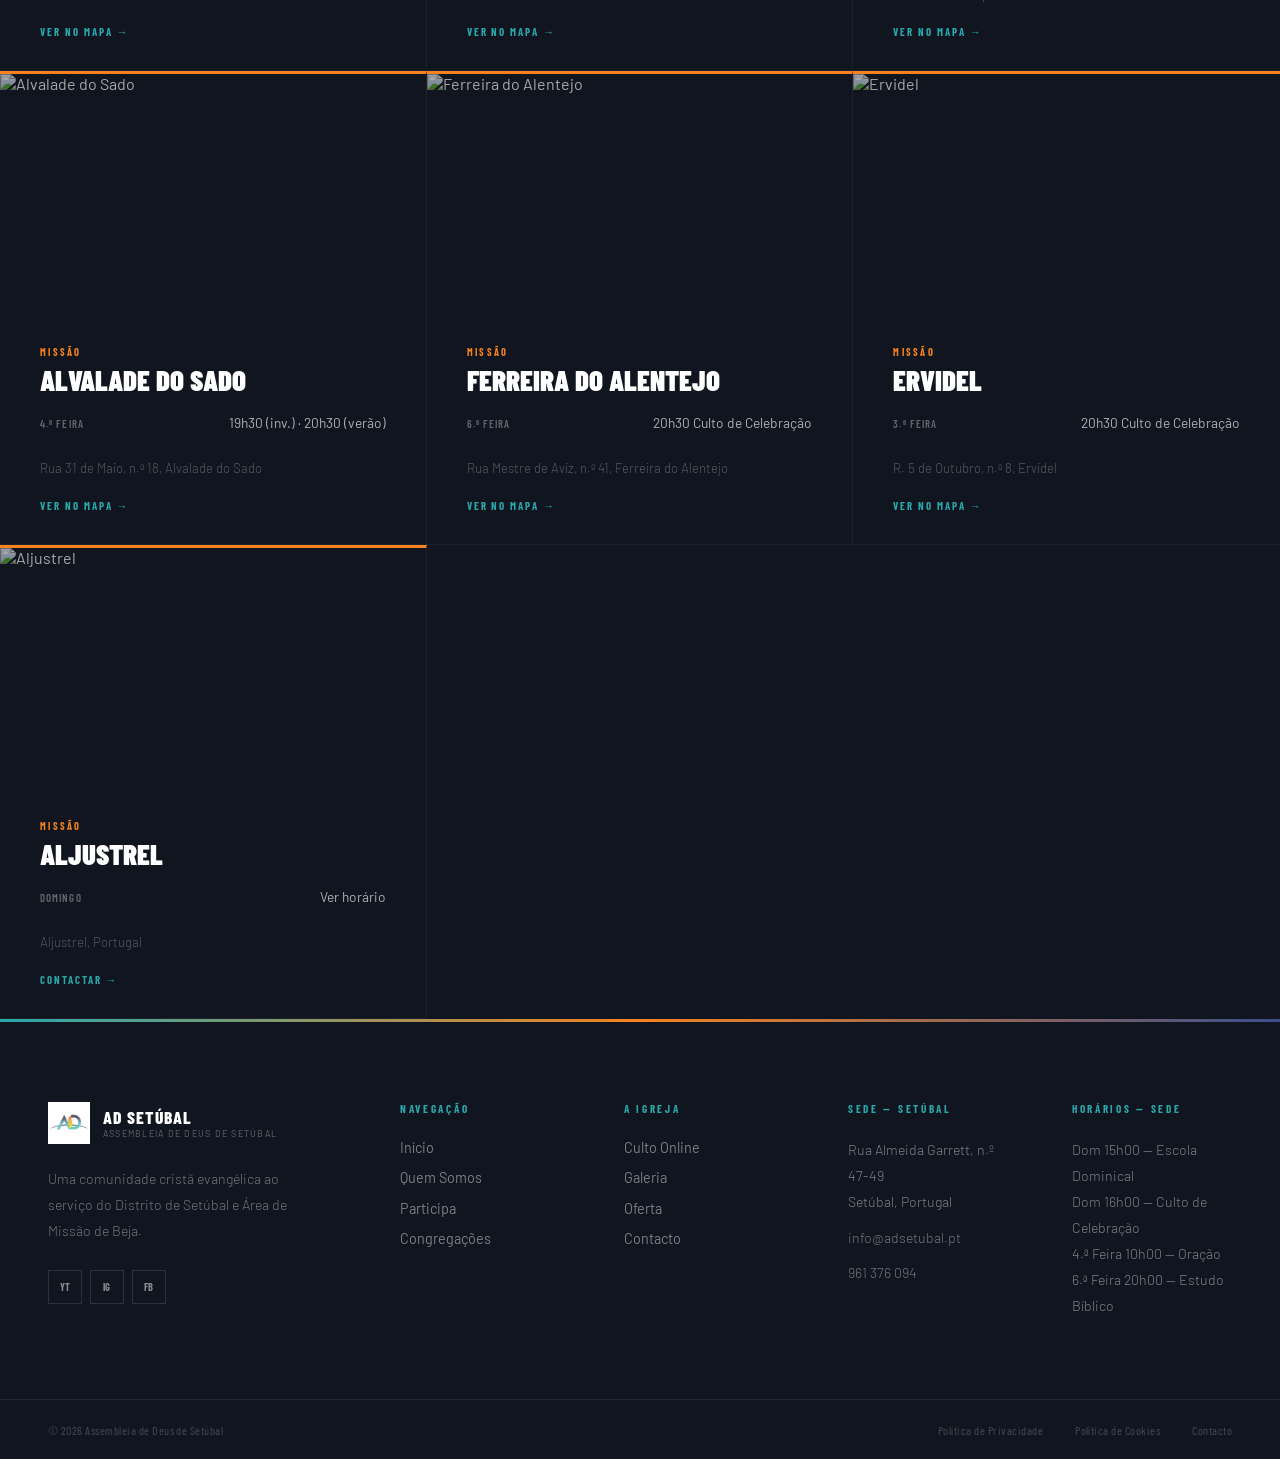
==== commit 0996bb4f: "congregacoes update" ====
--- a/congregacoes.html
+++ b/congregacoes.html
@@ -155,7 +155,7 @@
 <body data-nav-light="true">
 
   <div class="page-header">
-    <div class="page-header-bg" style="background-image:url('https://images.unsplash.com/photo-1438032005730-c779502df39b?w=1600&q=80');"></div>
+    <div class="page-header-bg" style="background-image:url('areasetubal.jpeg');"></div>
     <div class="page-header-overlay"></div>
     <div class="page-header-content fade-in">
       <span class="eyebrow">Distrito de Setúbal e Área de Missão Beja</span>
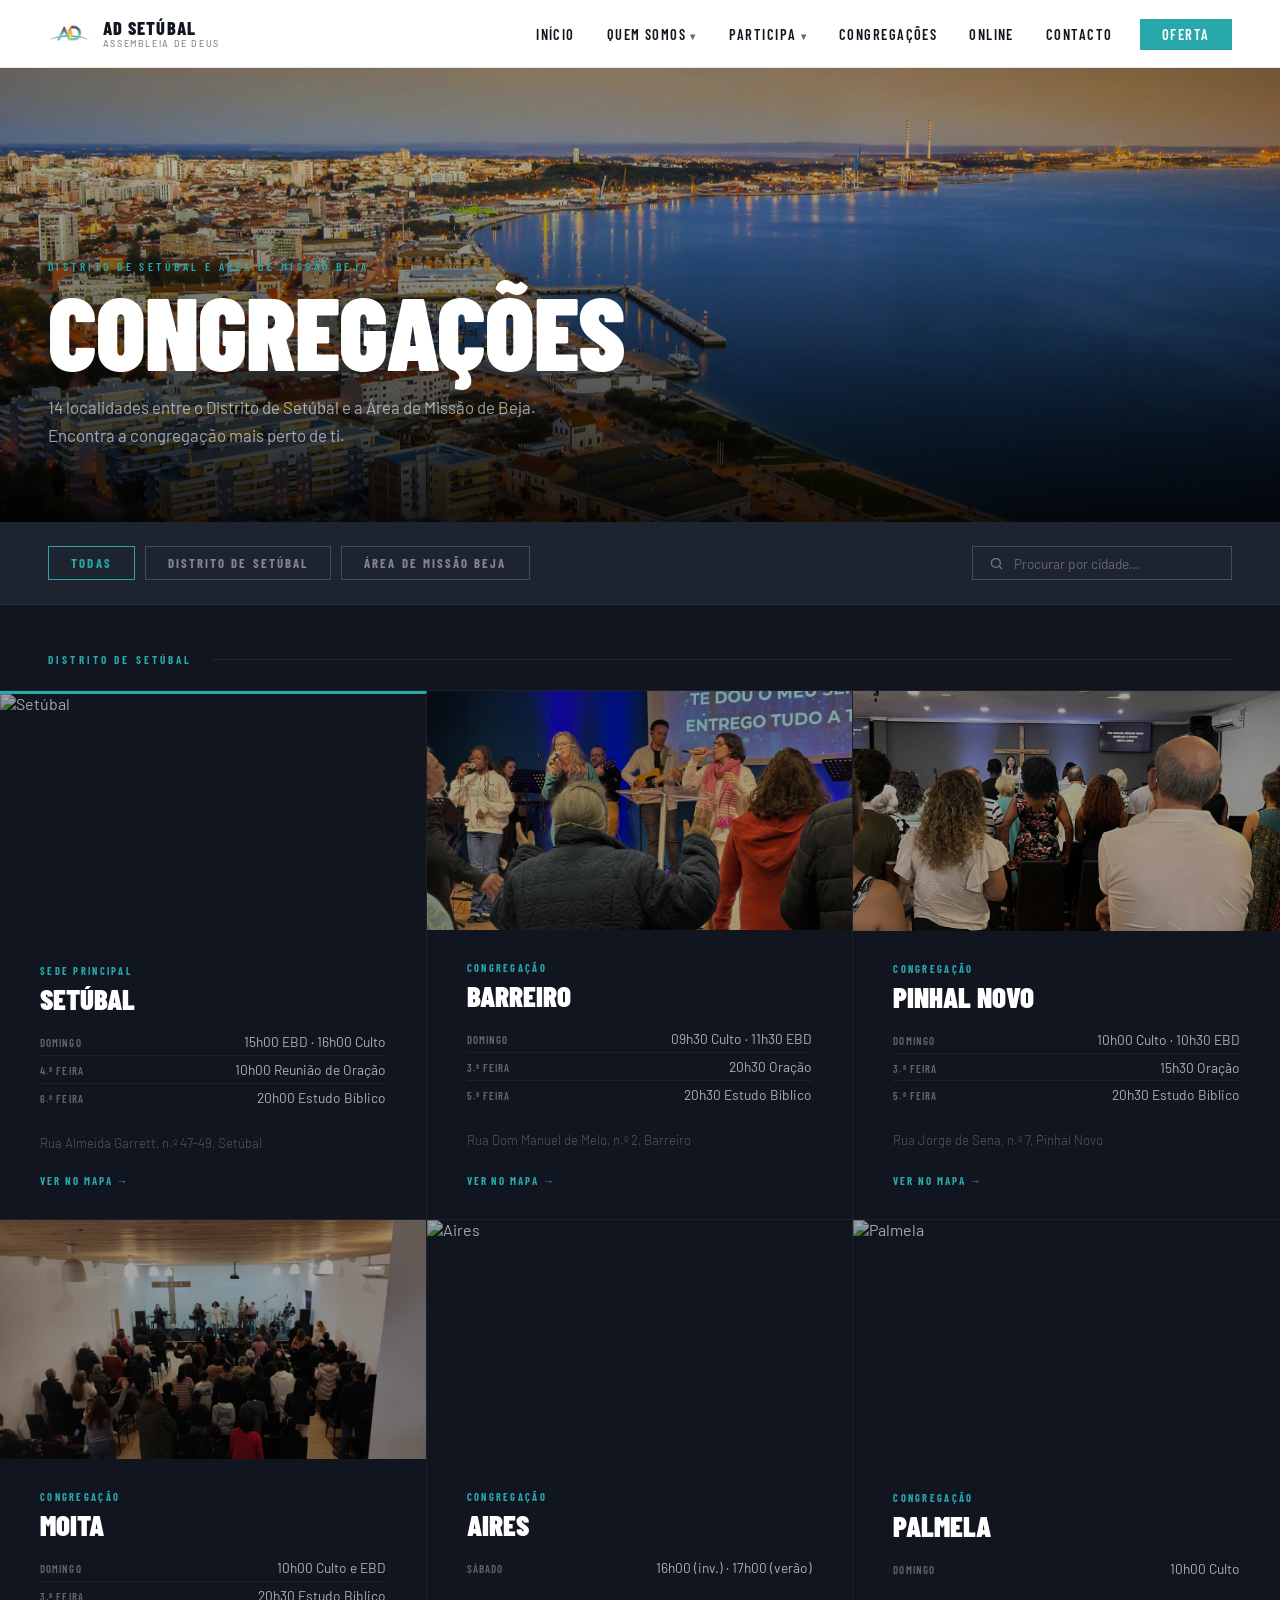
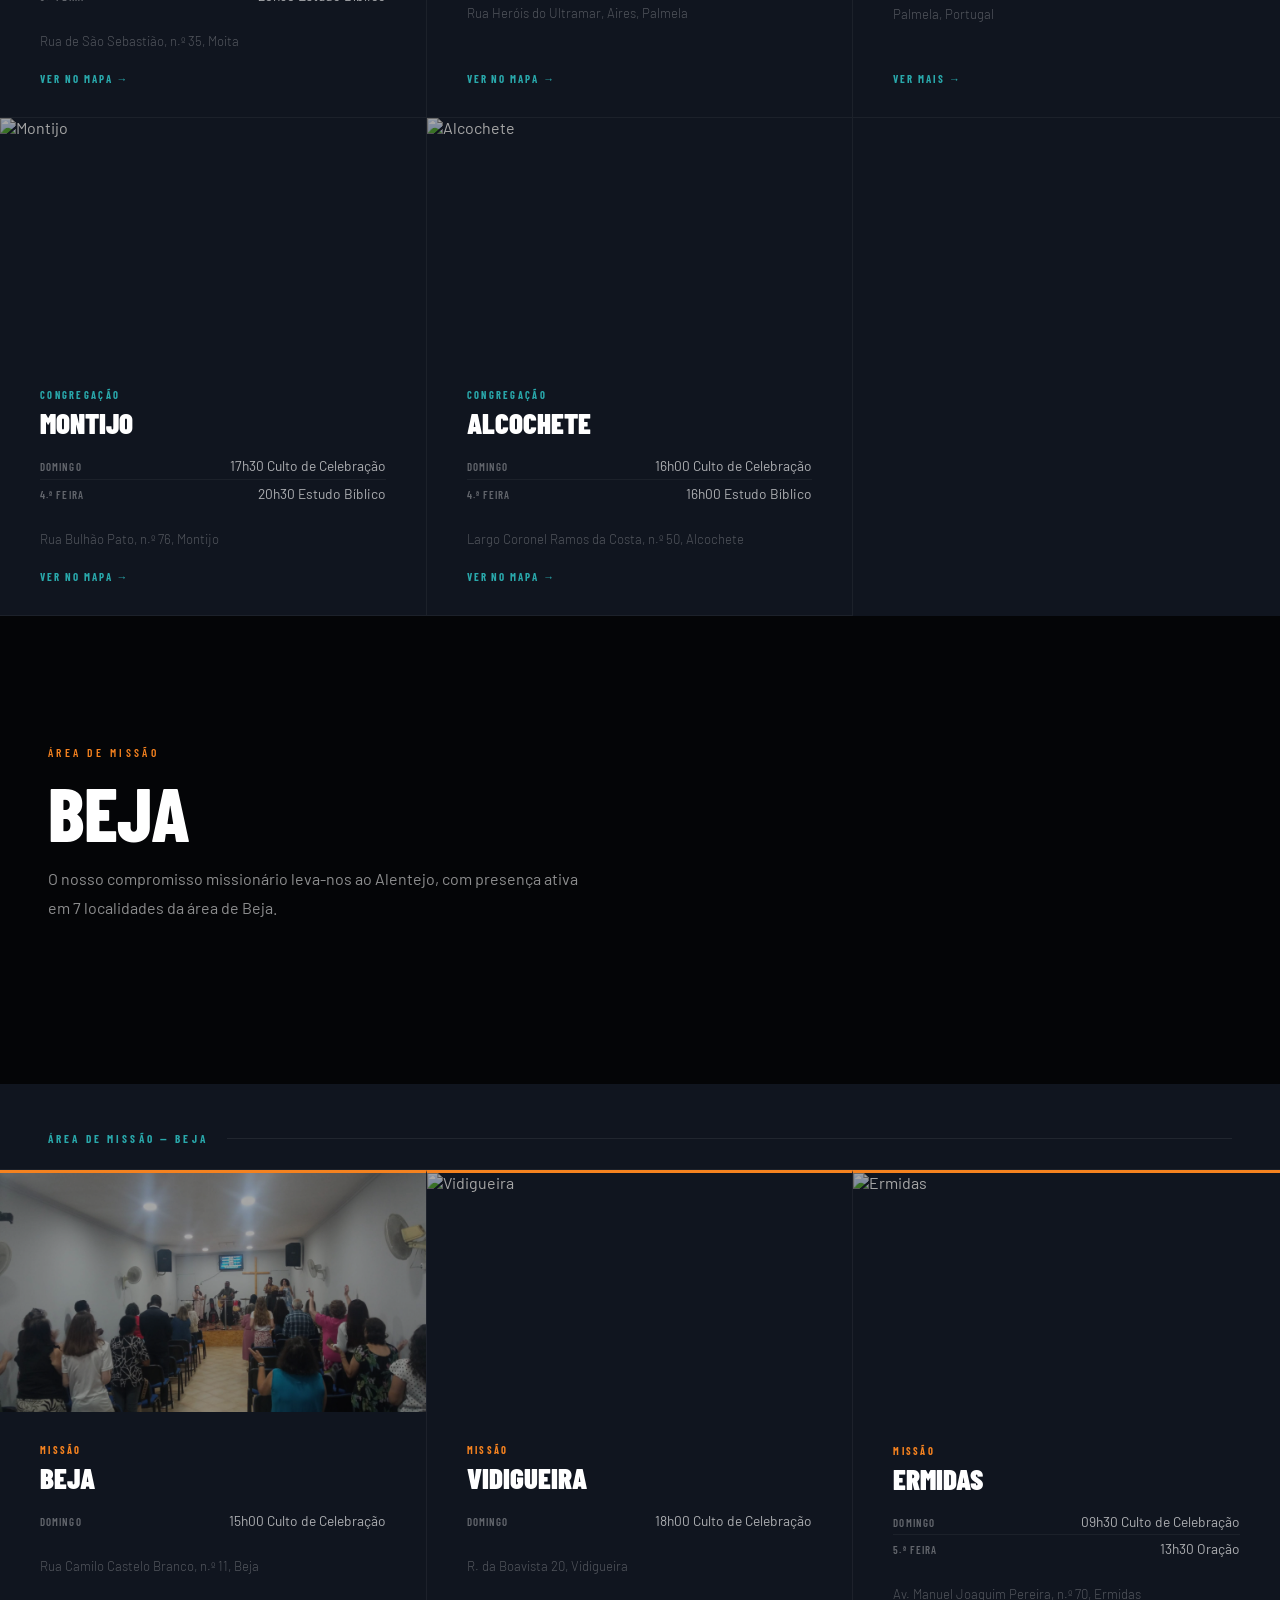
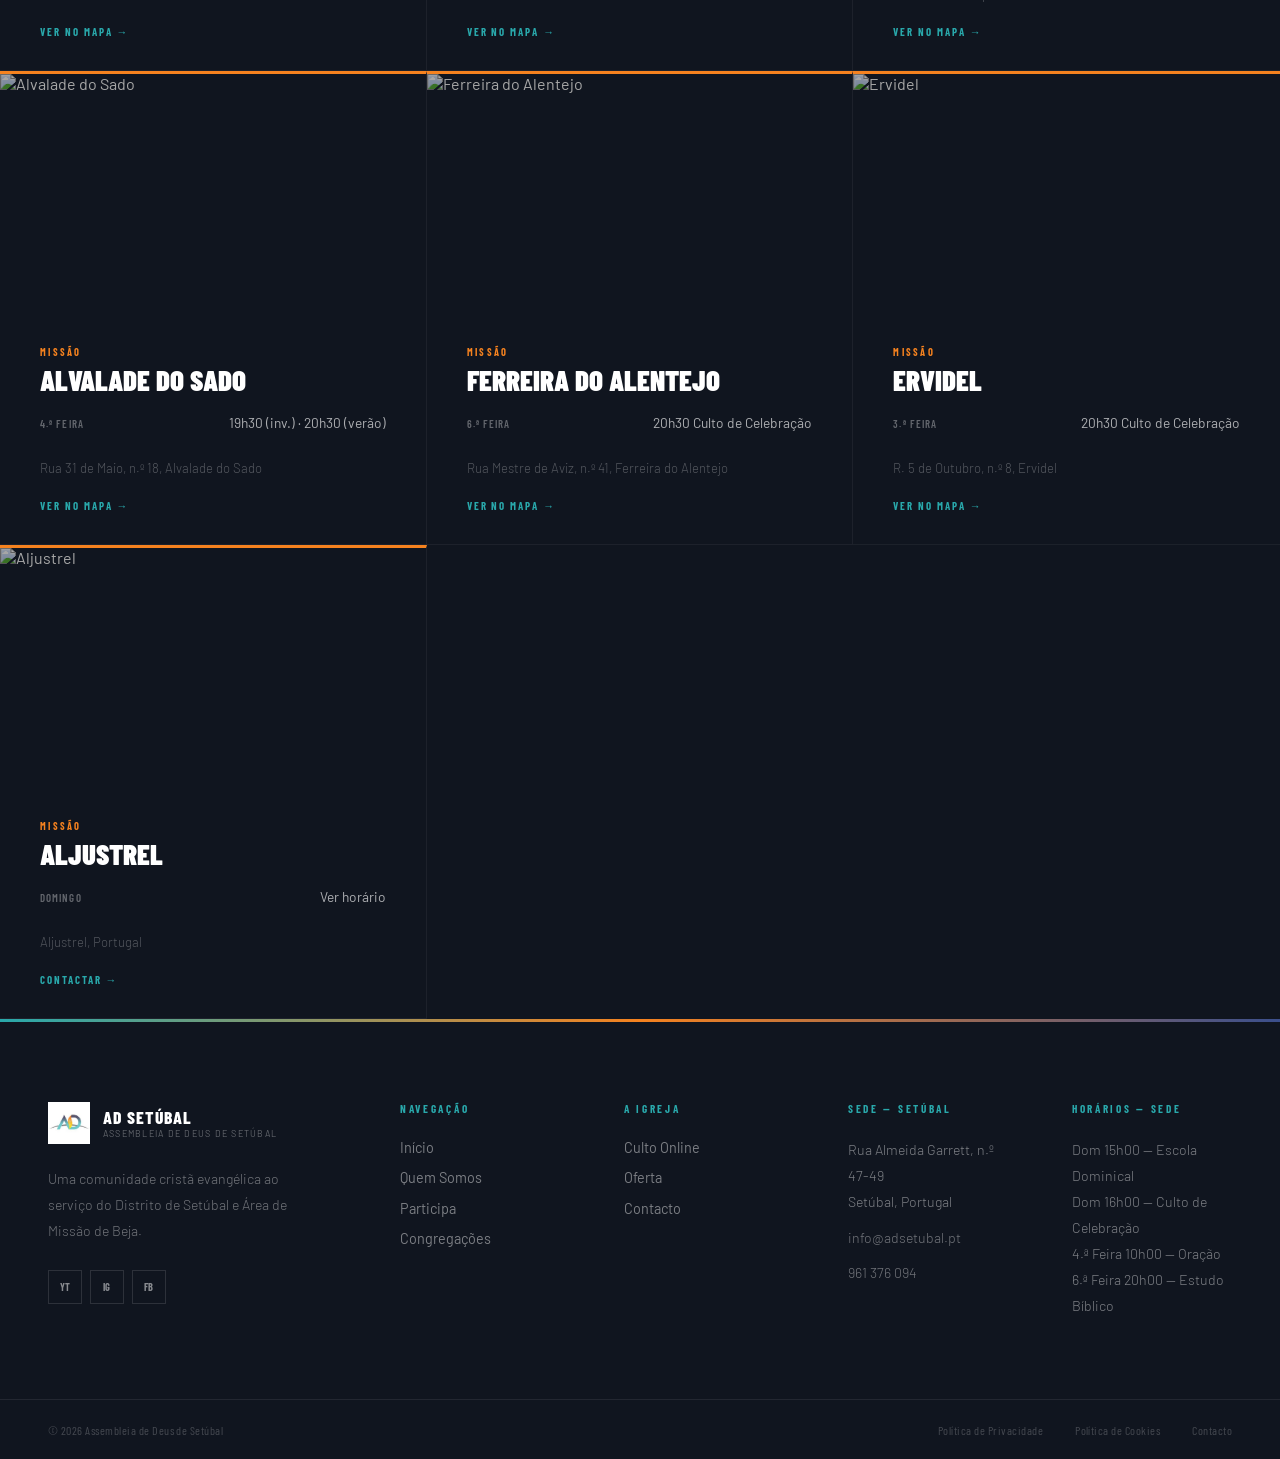
==== commit cdd7e40f: "setubal photo add" ====
--- a/congregacoes.html
+++ b/congregacoes.html
@@ -185,7 +185,7 @@
     <p class="section-label" data-group="setubal">Distrito de Setúbal</p>
     <div class="cong-grid">
       <div class="cong-card sede fade-in" data-group="setubal" data-city="Setúbal">
-        <div class="cong-img"><img src="https://images.unsplash.com/photo-1529070538774-1843cb3265df?w=700&q=80" alt="Setúbal" /></div>
+        <div class="cong-img"><img src="setubal2.png" alt="Setúbal" /></div>
         <div class="cong-body">
           <p class="cong-tag">Sede Principal</p>
           <h3 class="cong-name">Setúbal</h3>
--- a/shared.css
+++ b/shared.css
@@ -79,9 +79,12 @@
 }
 .nav-cta:hover { background: var(--orange) !important; color: #fff !important; }
 
-/* ---- Dropdown "Participa" ---- */
+/* ---- Dropdown "Participa" — desktop only ---- */
 .has-dropdown { position: relative; }
-.has-dropdown > a::after { content: '▾'; margin-left: 0.4em; font-size: 0.7em; opacity: 0.65; display: inline-block; }
+/* Arrow only on desktop */
+@media (min-width: 901px) {
+  .has-dropdown > a::after { content: '▾'; margin-left: 0.4em; font-size: 0.7em; opacity: 0.65; display: inline-block; }
+}
 .dropdown-menu {
   position: absolute; top: 100%; left: 50%;
   transform: translateX(-50%) translateY(8px);
@@ -117,20 +120,6 @@
 nav.light-nav .dropdown-menu a:hover { background: var(--light); color: var(--dark); }
 nav.light-nav .dropdown-menu .sub-label { color: rgba(0,0,0,0.32); }
 
-@media (max-width: 900px) {
-  .has-dropdown > a::after { display: none; }
-  .dropdown-menu {
-    position: static; opacity: 1; pointer-events: auto; transform: none;
-    background: transparent; border: none; box-shadow: none;
-    padding: 0 0 0.3rem 1rem; margin-top: 0.2rem;
-    max-height: 0; overflow: hidden;
-    transition: max-height 0.25s ease;
-  }
-  .has-dropdown.is-open .dropdown-menu { max-height: 400px; }
-  .dropdown-menu a { color: rgba(255,255,255,0.55); padding: 0.55rem 0.5rem; font-size: 0.88rem; }
-  .dropdown-menu .sub-label { color: rgba(255,255,255,0.3); }
-}
-
 .hamburger {
   display: none; flex-direction: column; gap: 5px;
   cursor: pointer; background: none; border: none; padding: 4px;
@@ -358,17 +347,17 @@
   }
   .nav-links.open { display: flex; }
 
-  /* links normais */
+  /* links normais — sempre brancos no menu mobile */
   .nav-links > li > a {
     display: block;
     padding: 1rem 1.8rem;
     font-size: 1.1rem; font-weight: 700;
-    color: rgba(255,255,255,0.78);
+    color: rgba(255,255,255,0.78) !important;
     border-bottom: 1px solid rgba(255,255,255,0.06);
     text-align: left;
   }
-  .nav-links > li > a:hover { color: var(--teal); background: rgba(255,255,255,0.03); }
-  .nav-links > li.active > a { color: var(--teal); }
+  .nav-links > li > a:hover,
+  .nav-links > li > a.active { color: var(--teal) !important; background: rgba(255,255,255,0.03); }
 
   /* botão OFERTA — alinhado à esquerda, largura automática */
   .nav-links > li > a.nav-cta {
@@ -381,35 +370,18 @@
     font-size: 0.85rem;
   }
 
-  /* dropdown do Participa */
-  .has-dropdown > a::after { display: none; }
+  /* Remover completamente seta e comportamento dropdown em mobile */
+  .has-dropdown > a::before { display: none !important; }
+  .has-dropdown > a::after  { display: none !important; }
   .has-dropdown > a {
-    display: flex; justify-content: space-between; align-items: center;
-  }
-  .has-dropdown > a::before {
-    content: '›';
-    font-size: 1.3rem; font-weight: 300; color: rgba(255,255,255,0.35);
-    transition: transform 0.2s;
-  }
-  .has-dropdown.is-open > a::before { transform: rotate(90deg); color: var(--teal); }
-
-  .dropdown-menu {
-    position: static; opacity: 1; pointer-events: auto; transform: none;
-    background: rgba(0,0,0,0.25);
-    border: none; box-shadow: none;
-    padding: 0.3rem 0 0.6rem 0;
-    max-height: 0; overflow: hidden;
-    transition: max-height 0.28s ease;
-  }
-  .has-dropdown.is-open .dropdown-menu { max-height: 400px; }
-
-  .dropdown-menu li a {
-    display: block; padding: 0.7rem 1.8rem 0.7rem 3rem;
-    color: rgba(255,255,255,0.5); font-size: 0.88rem; font-weight: 500;
-    border-bottom: none; text-transform: none; letter-spacing: 0.01em;
-  }
-  .dropdown-menu li a:hover { color: var(--teal); }
-  .dropdown-menu .sub-label { display: none; } /* esconde legenda em mobile, poupa espaço */
+    display: block !important;
+    justify-content: unset !important;
+  }
+
+  /* Esconder completamente o dropdown em mobile */
+  .has-dropdown .dropdown-menu {
+    display: none !important;
+  }
 
   .hamburger { display: flex; }
   .section-pad { padding: 4rem 1.5rem; }
@@ -422,4 +394,4 @@
 }
 @media (max-width: 600px) {
   .footer-top { grid-template-columns: 1fr; }
-}
+}
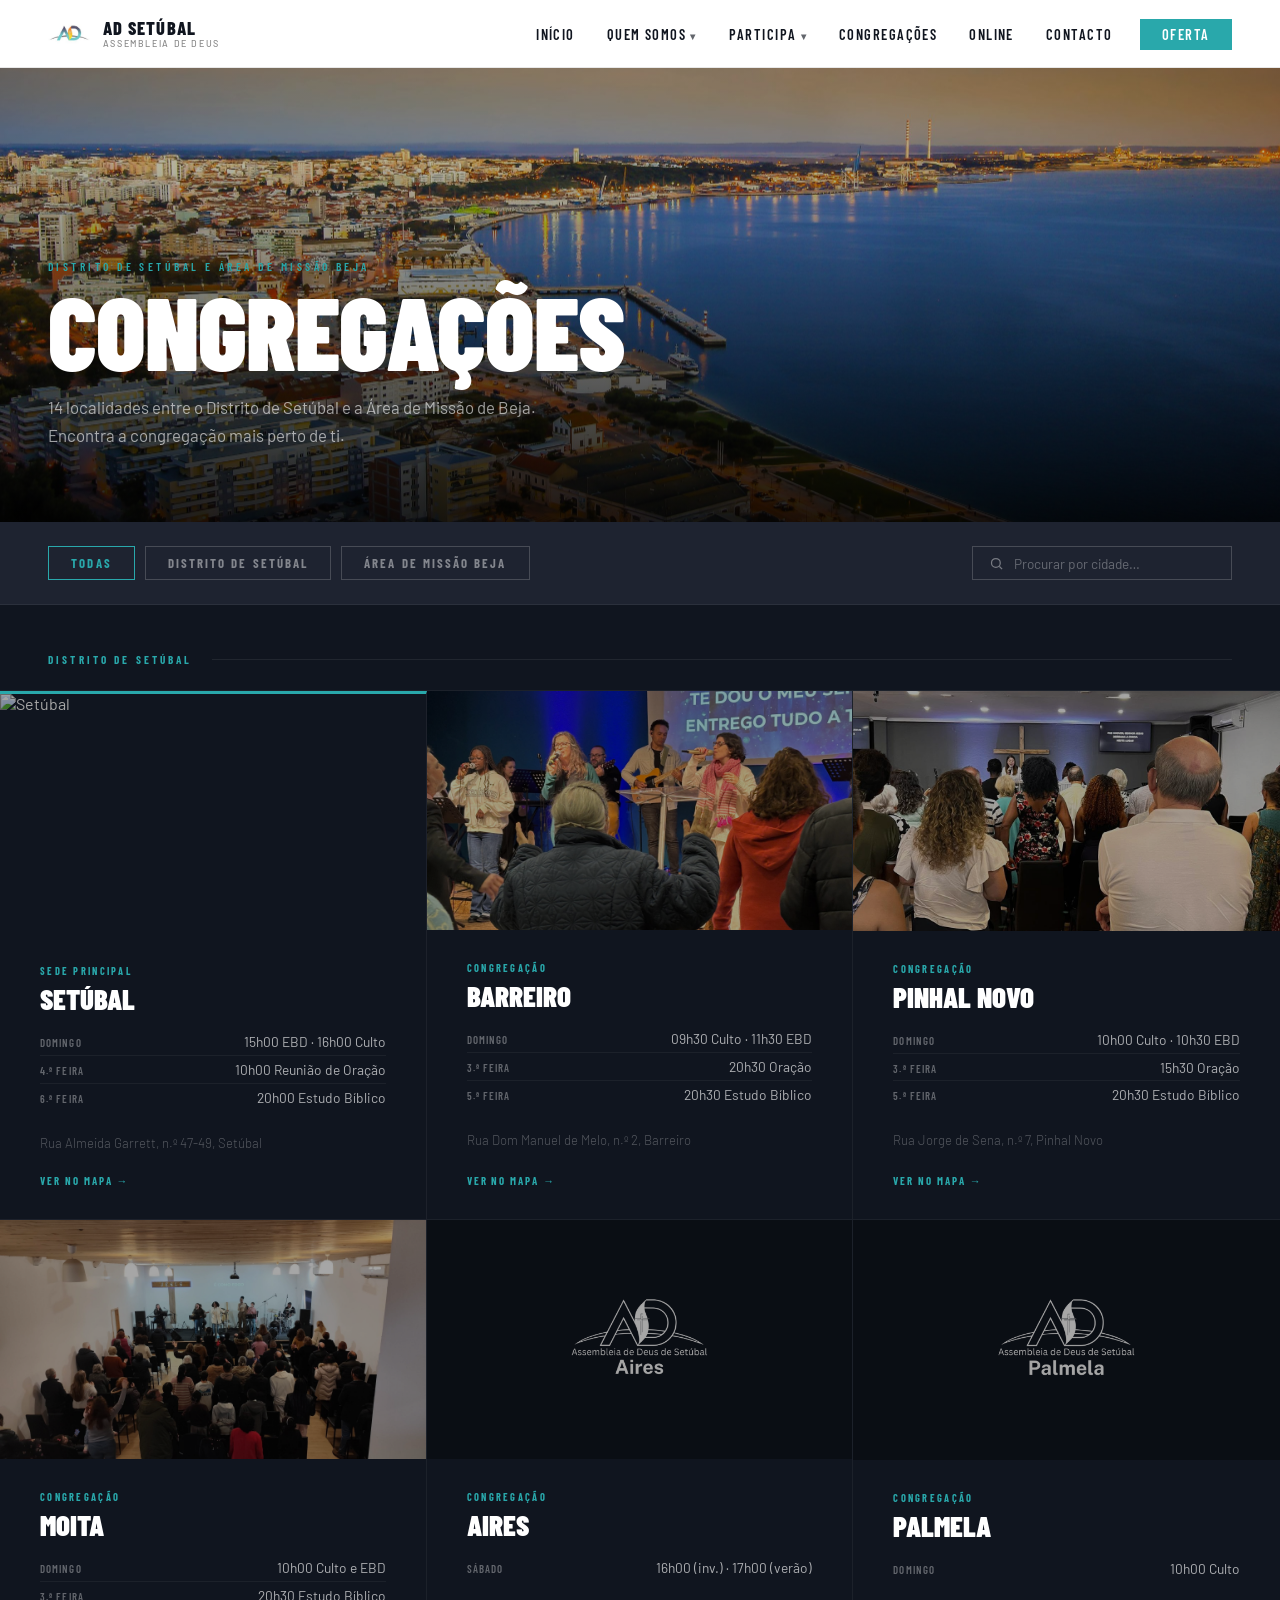
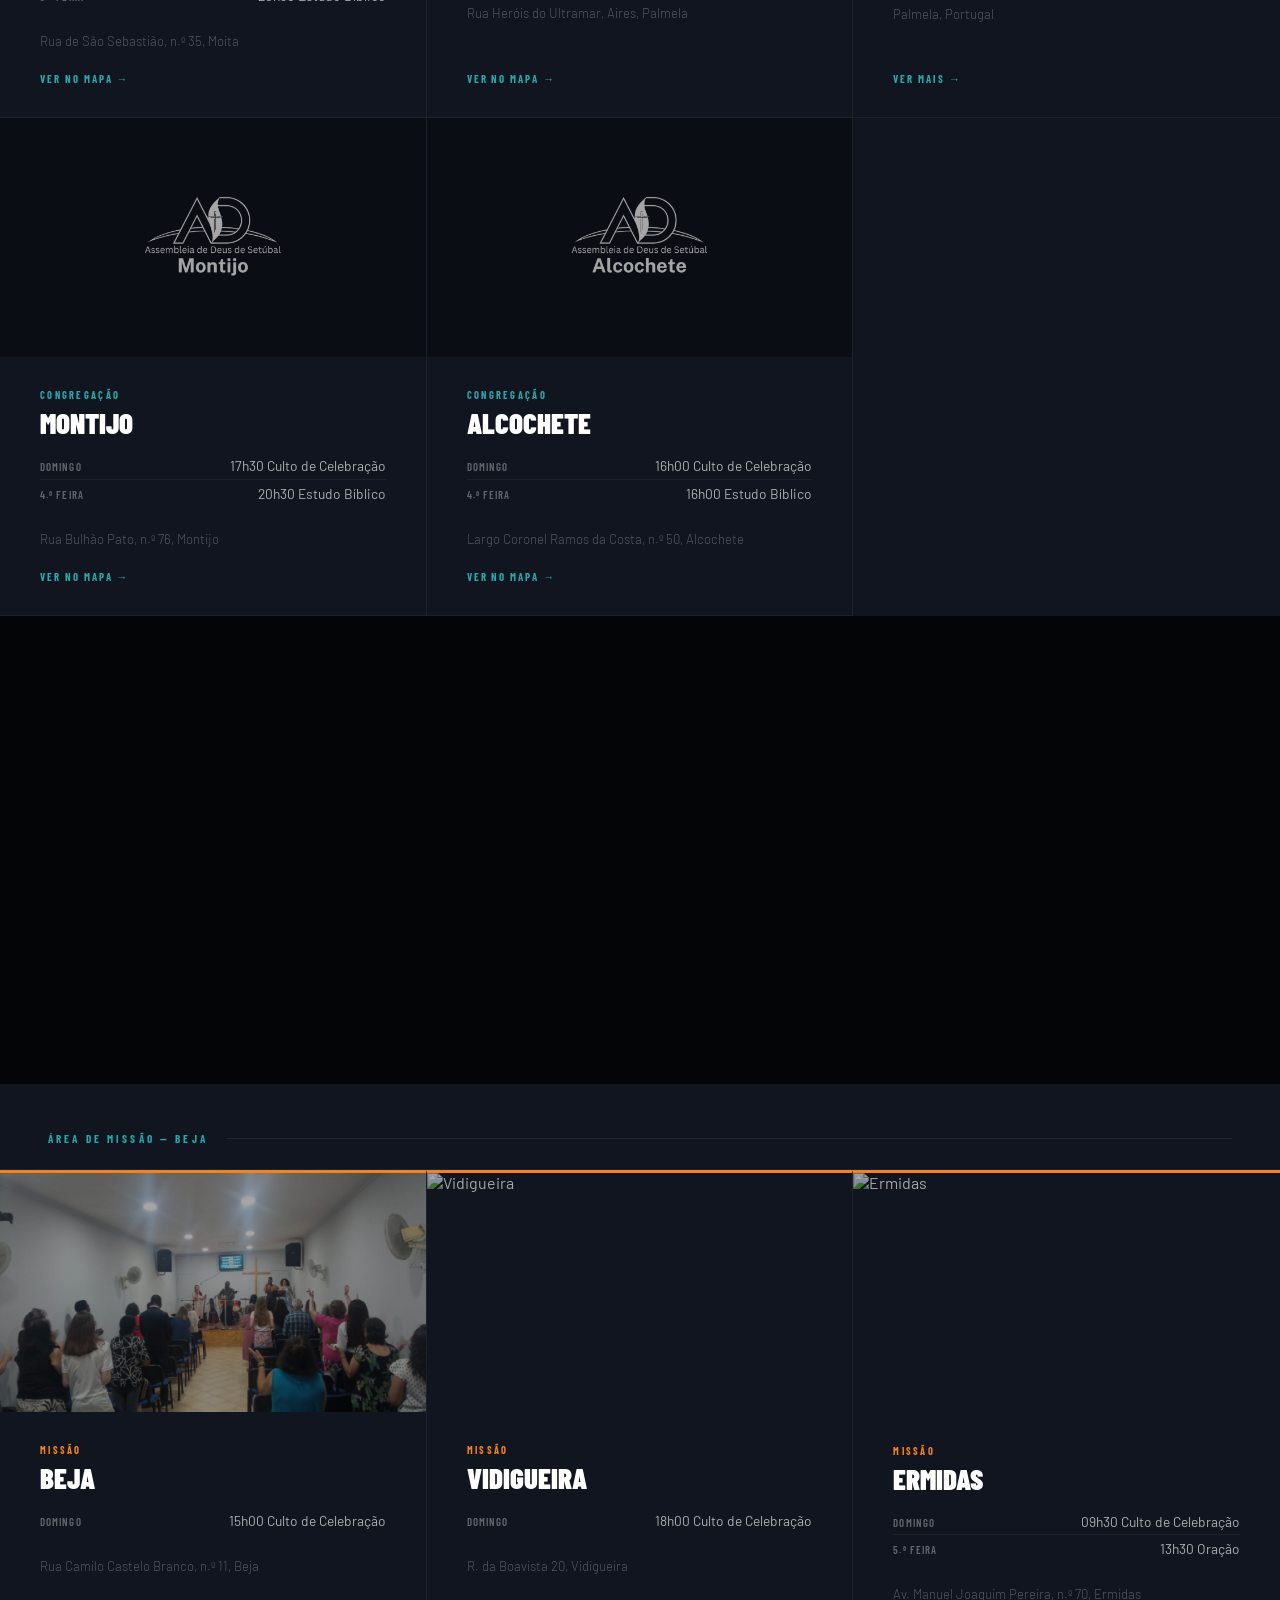
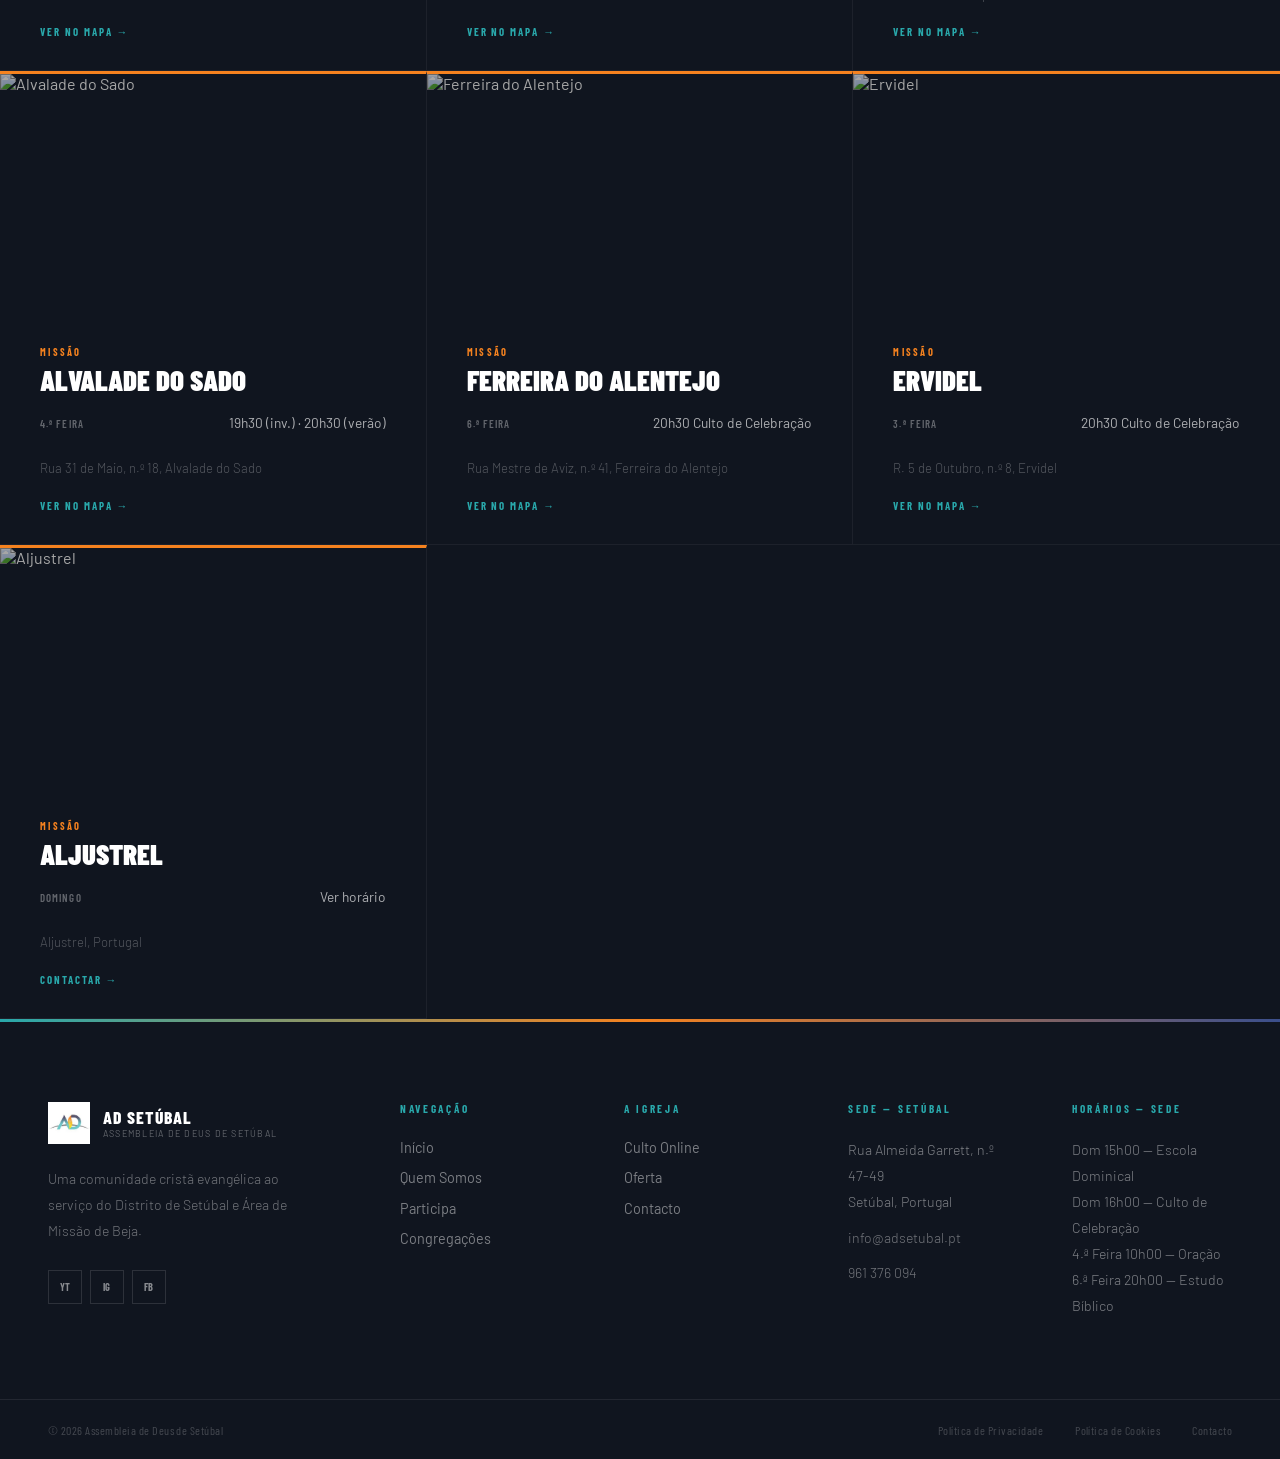
==== commit 98bfee14: "generico fotos, congregaçoes em falta" ====
--- a/congregacoes.html
+++ b/congregacoes.html
@@ -240,7 +240,7 @@
         </div>
       </div>
       <div class="cong-card fade-in" data-group="setubal" data-city="Aires">
-        <div class="cong-img"><img src="https://images.unsplash.com/photo-1519389950473-47ba0277781c?w=700&q=80" alt="Aires" /></div>
+        <div class="cong-img"><img src="aires2.png" alt="Aires" /></div>
         <div class="cong-body">
           <p class="cong-tag">Congregação</p>
           <h3 class="cong-name">Aires</h3>
@@ -252,7 +252,7 @@
         </div>
       </div>
       <div class="cong-card fade-in" data-group="setubal" data-city="Palmela">
-        <div class="cong-img"><img src="https://images.unsplash.com/photo-1494790108377-be9c29b29330?w=700&q=80" alt="Palmela" /></div>
+        <div class="cong-img"><img src="palmela2.png" alt="Palmela" /></div>
         <div class="cong-body">
           <p class="cong-tag">Congregação</p>
           <h3 class="cong-name">Palmela</h3>
@@ -264,7 +264,7 @@
         </div>
       </div>
       <div class="cong-card fade-in" data-group="setubal" data-city="Montijo">
-        <div class="cong-img"><img src="https://images.unsplash.com/photo-1507003211169-0a1dd7228f2d?w=700&q=80" alt="Montijo" /></div>
+        <div class="cong-img"><img src="montijo2.png" alt="Montijo" /></div>
         <div class="cong-body">
           <p class="cong-tag">Congregação</p>
           <h3 class="cong-name">Montijo</h3>
@@ -277,7 +277,7 @@
         </div>
       </div>
       <div class="cong-card fade-in" data-group="setubal" data-city="Alcochete">
-        <div class="cong-img"><img src="https://images.unsplash.com/photo-1494790108377-be9c29b29330?w=700&q=80" alt="Alcochete" /></div>
+        <div class="cong-img"><img src="alcochete2.png" alt="Alcochete" /></div>
         <div class="cong-body">
           <p class="cong-tag">Congregação</p>
           <h3 class="cong-name">Alcochete</h3>
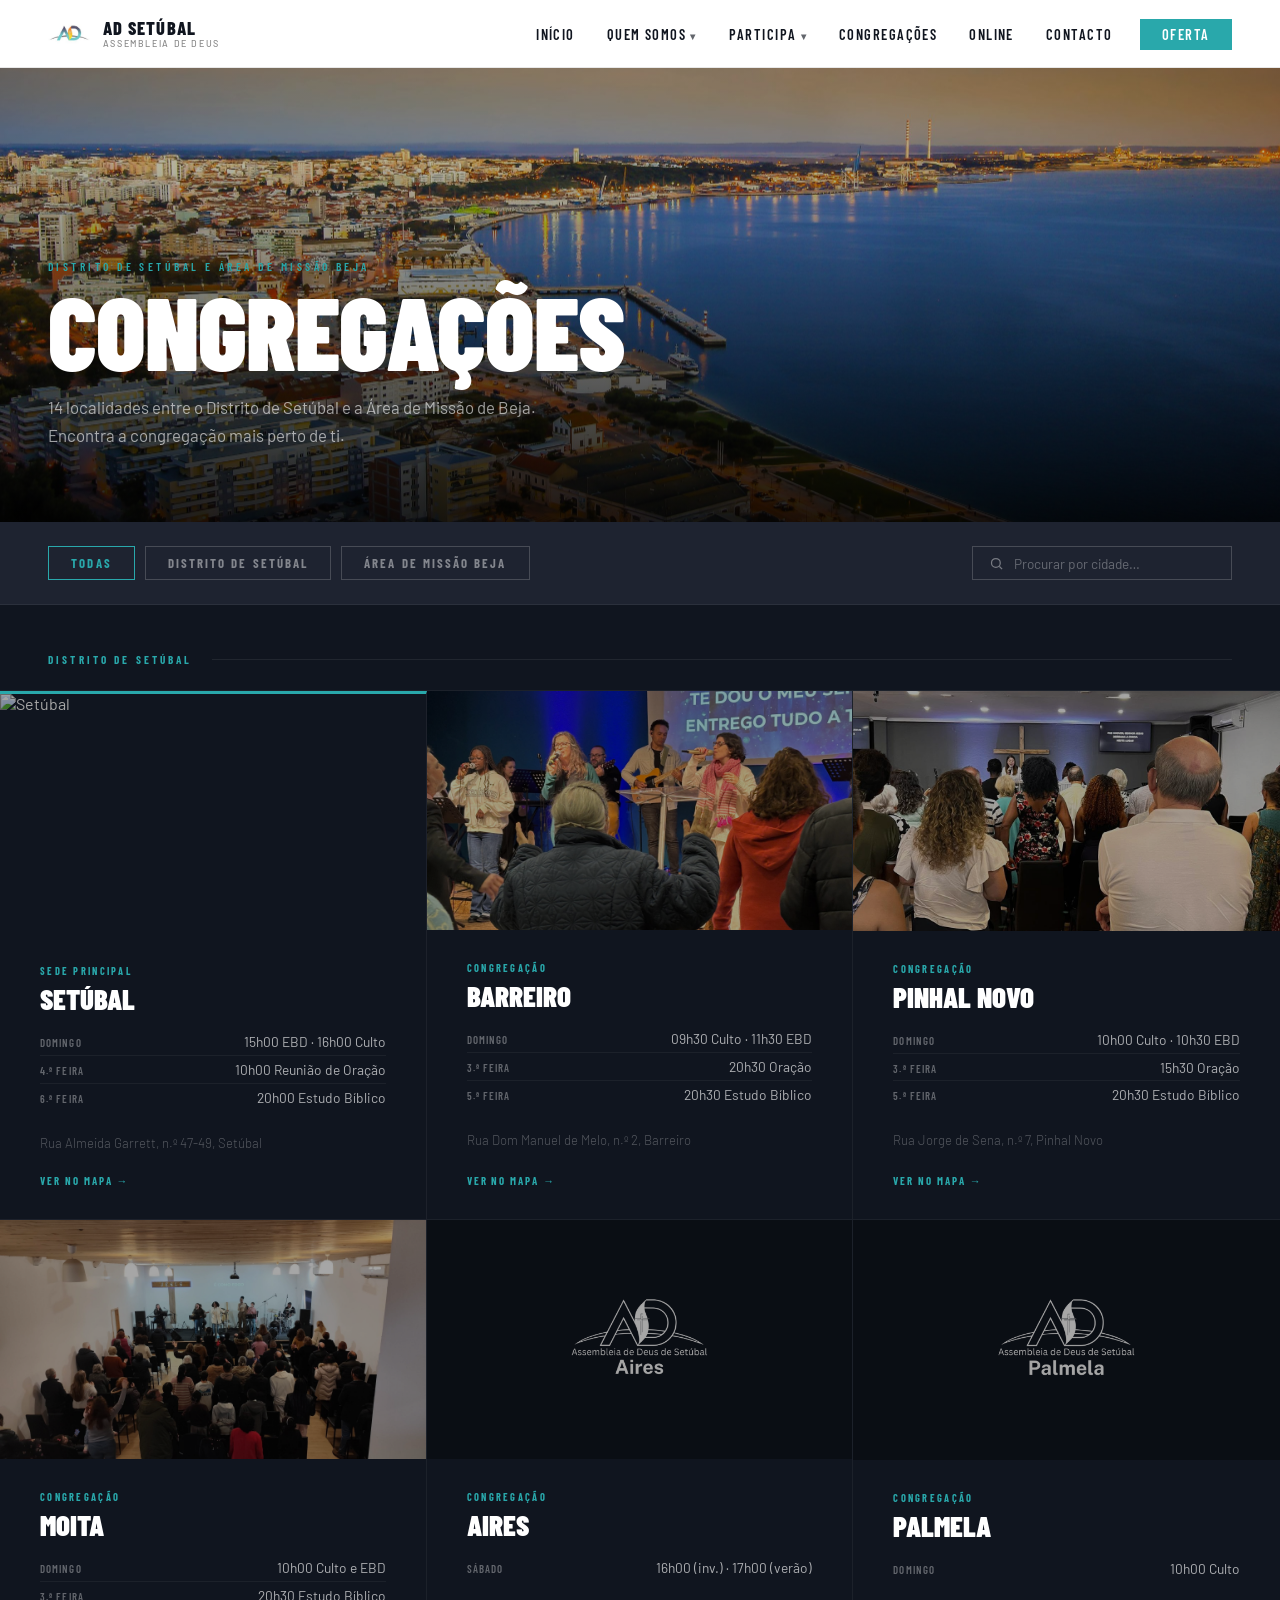
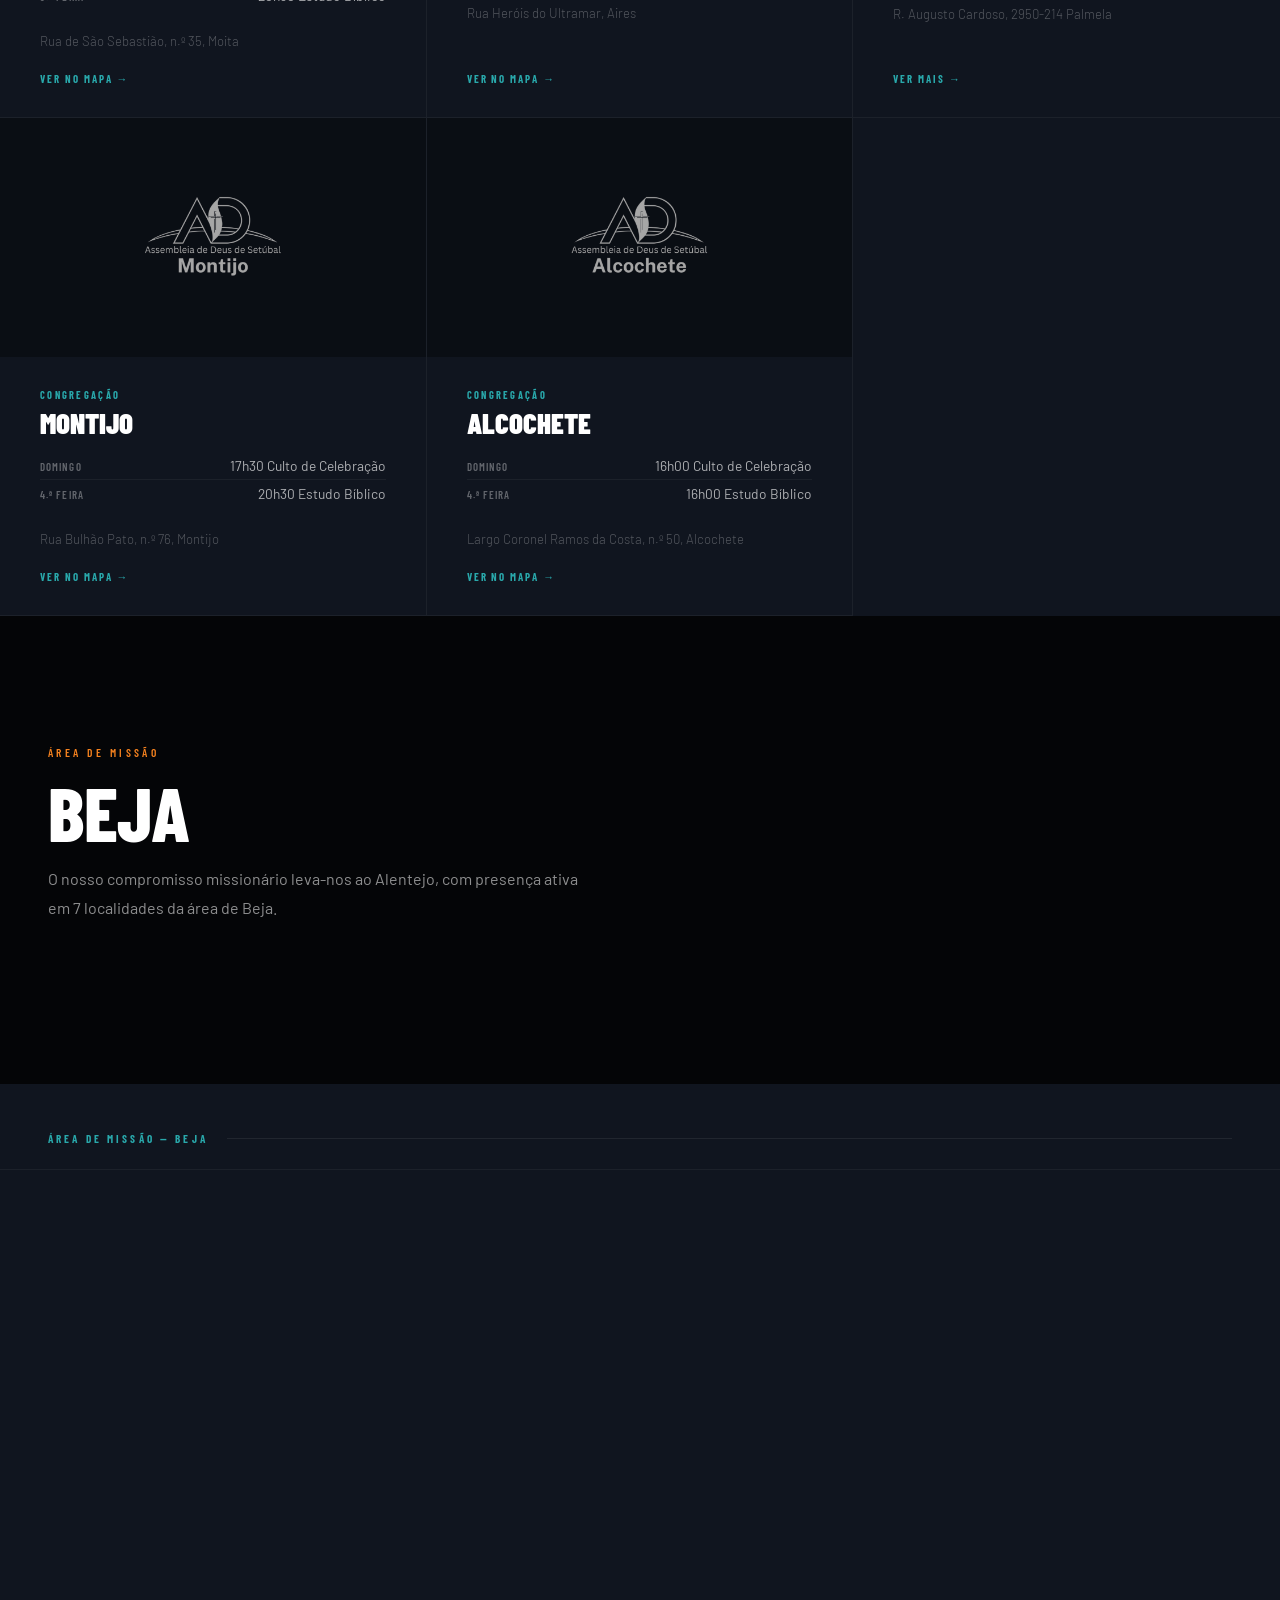
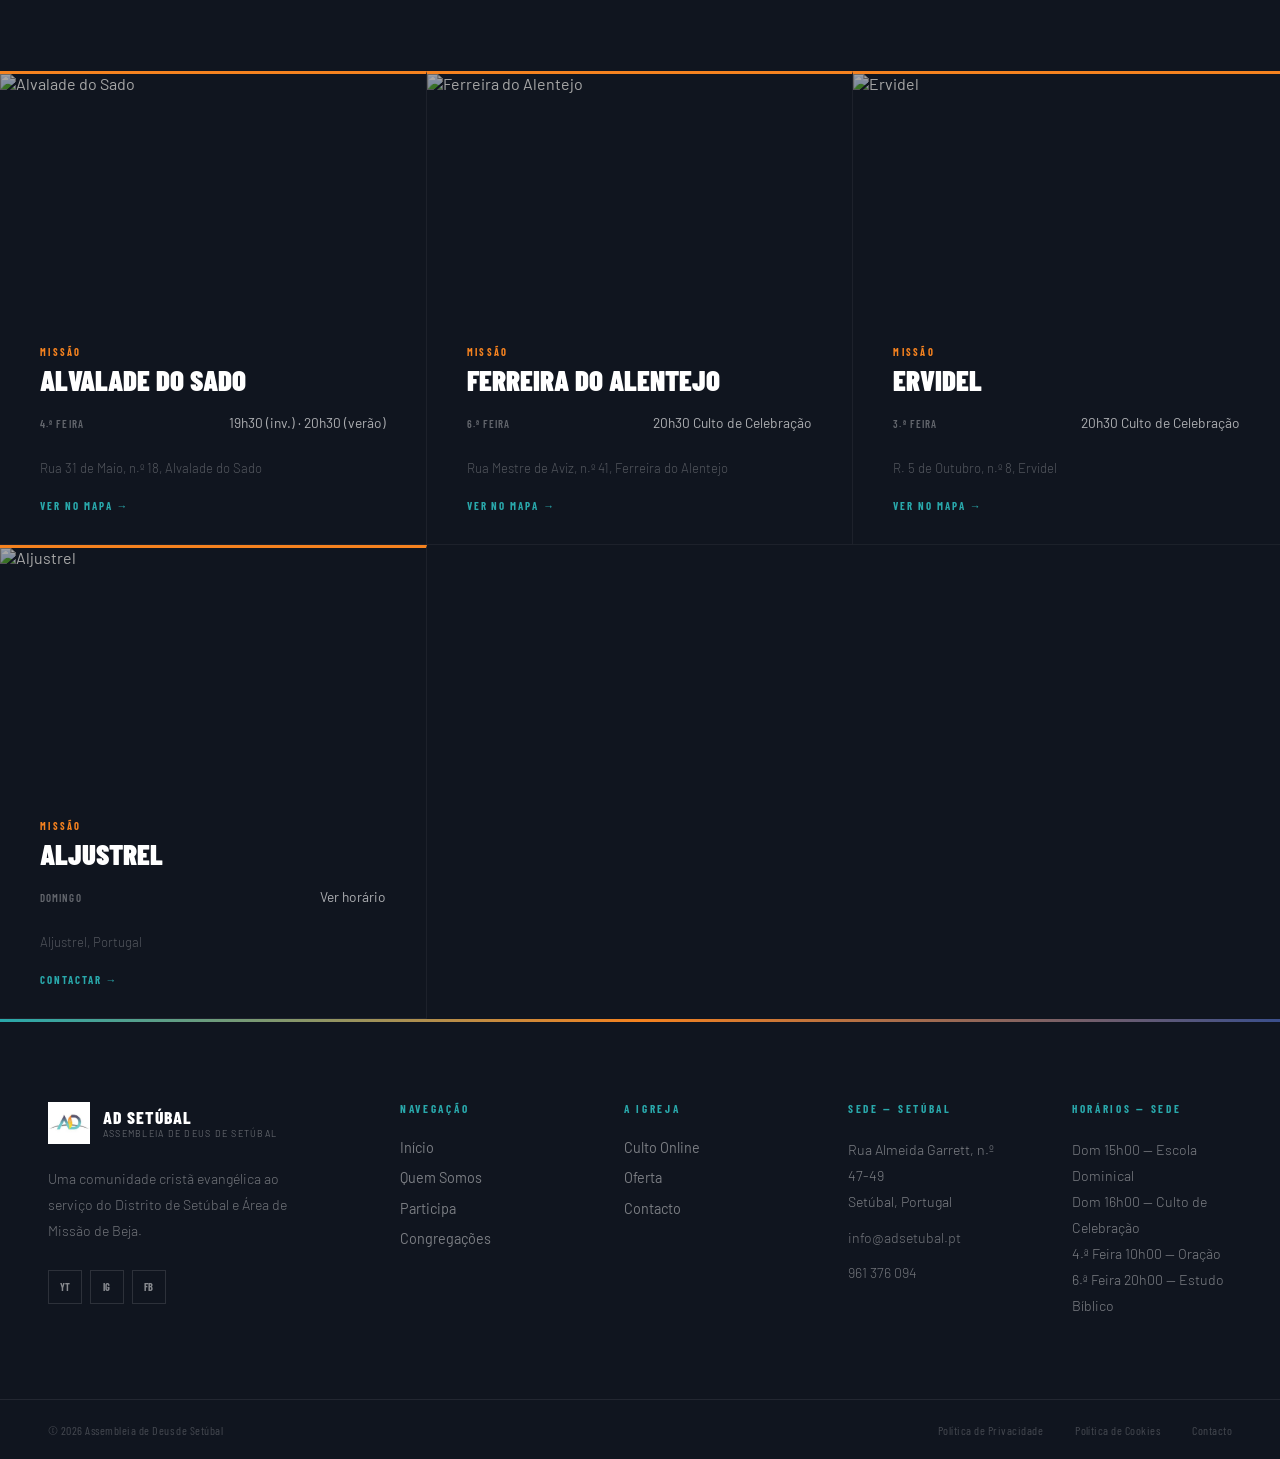
==== commit 6fb9fb06: "Update congregacoes.html" ====
--- a/congregacoes.html
+++ b/congregacoes.html
@@ -247,7 +247,7 @@
           <div class="cong-schedule">
             <div class="cong-row"><span class="cong-day">Sábado</span><span class="cong-time">16h00 (inv.) · 17h00 (verão)</span></div>
           </div>
-          <p class="cong-addr">Rua Heróis do Ultramar, Aires, Palmela</p>
+          <p class="cong-addr">Rua Heróis do Ultramar, Aires</p>
           <a href="https://goo.gl/maps/ghjw5RsWeTumek59A" target="_blank" class="cong-map">Ver no mapa →</a>
         </div>
       </div>
@@ -259,8 +259,8 @@
           <div class="cong-schedule">
             <div class="cong-row"><span class="cong-day">Domingo</span><span class="cong-time">10h00 Culto</span></div>
           </div>
-          <p class="cong-addr">Palmela, Portugal</p>
-          <a href="congregacoes.html" class="cong-map">Ver mais →</a>
+          <p class="cong-addr">R. Augusto Cardoso, 2950-214 Palmela</p>
+          <a href="https://www.google.com/maps/place//data=!4m2!3m1!1s0xd19417c11eee021:0x15c5d3948764a4ca?sa=X&ved=1t:8290&ictx=111" class="cong-map">Ver mais →</a>
         </div>
       </div>
       <div class="cong-card fade-in" data-group="setubal" data-city="Montijo">
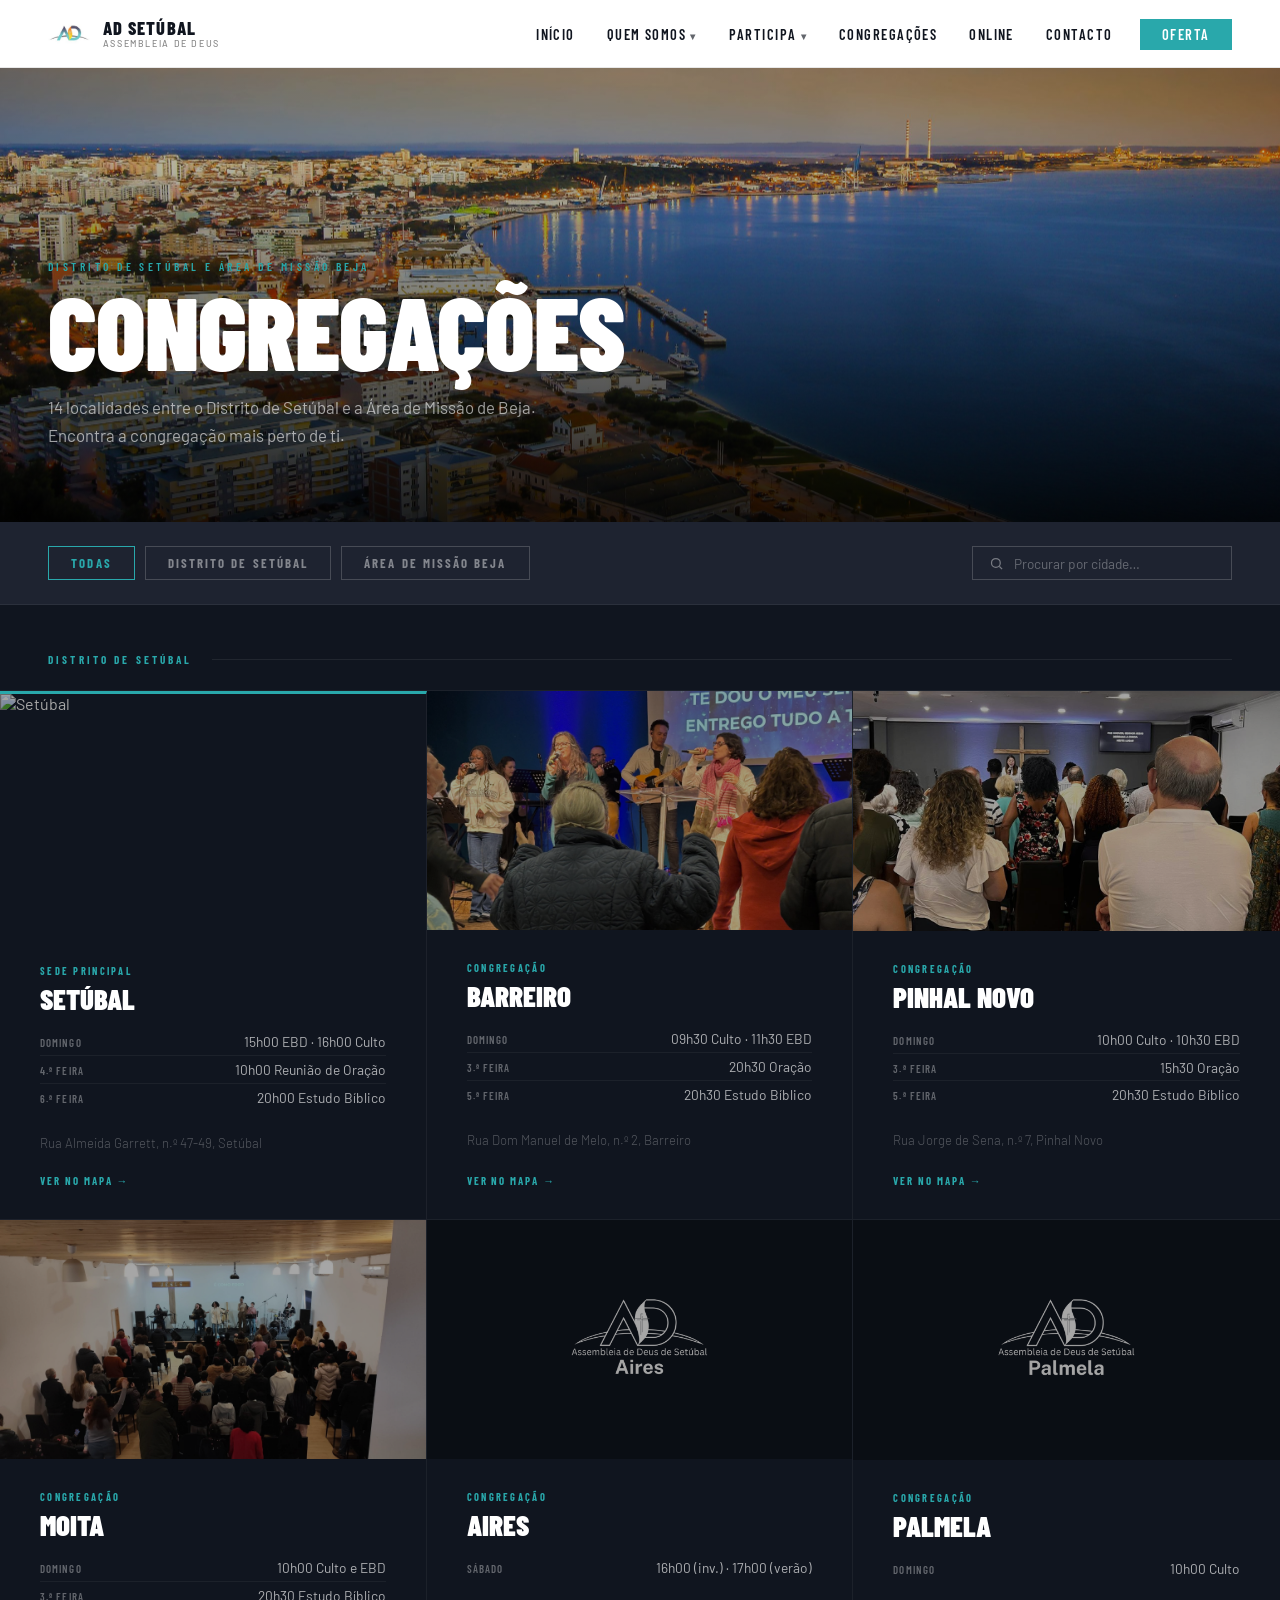
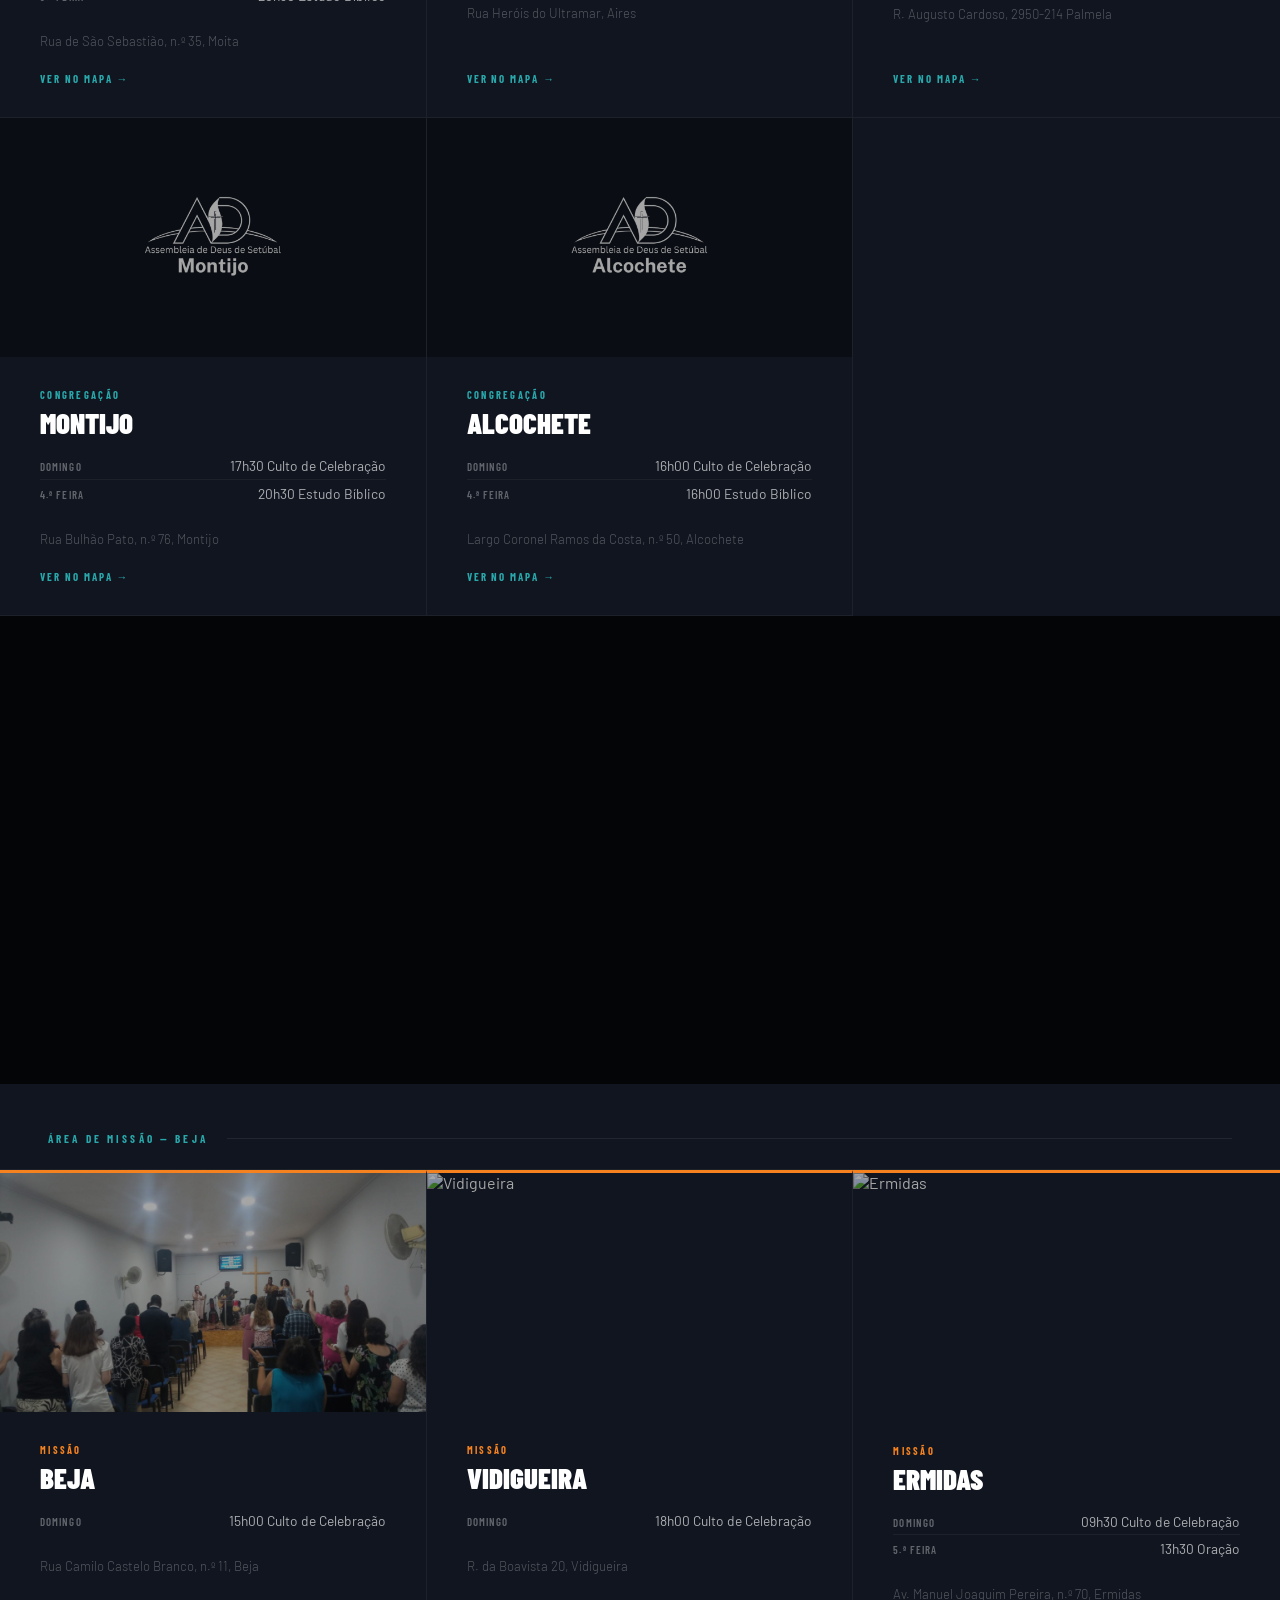
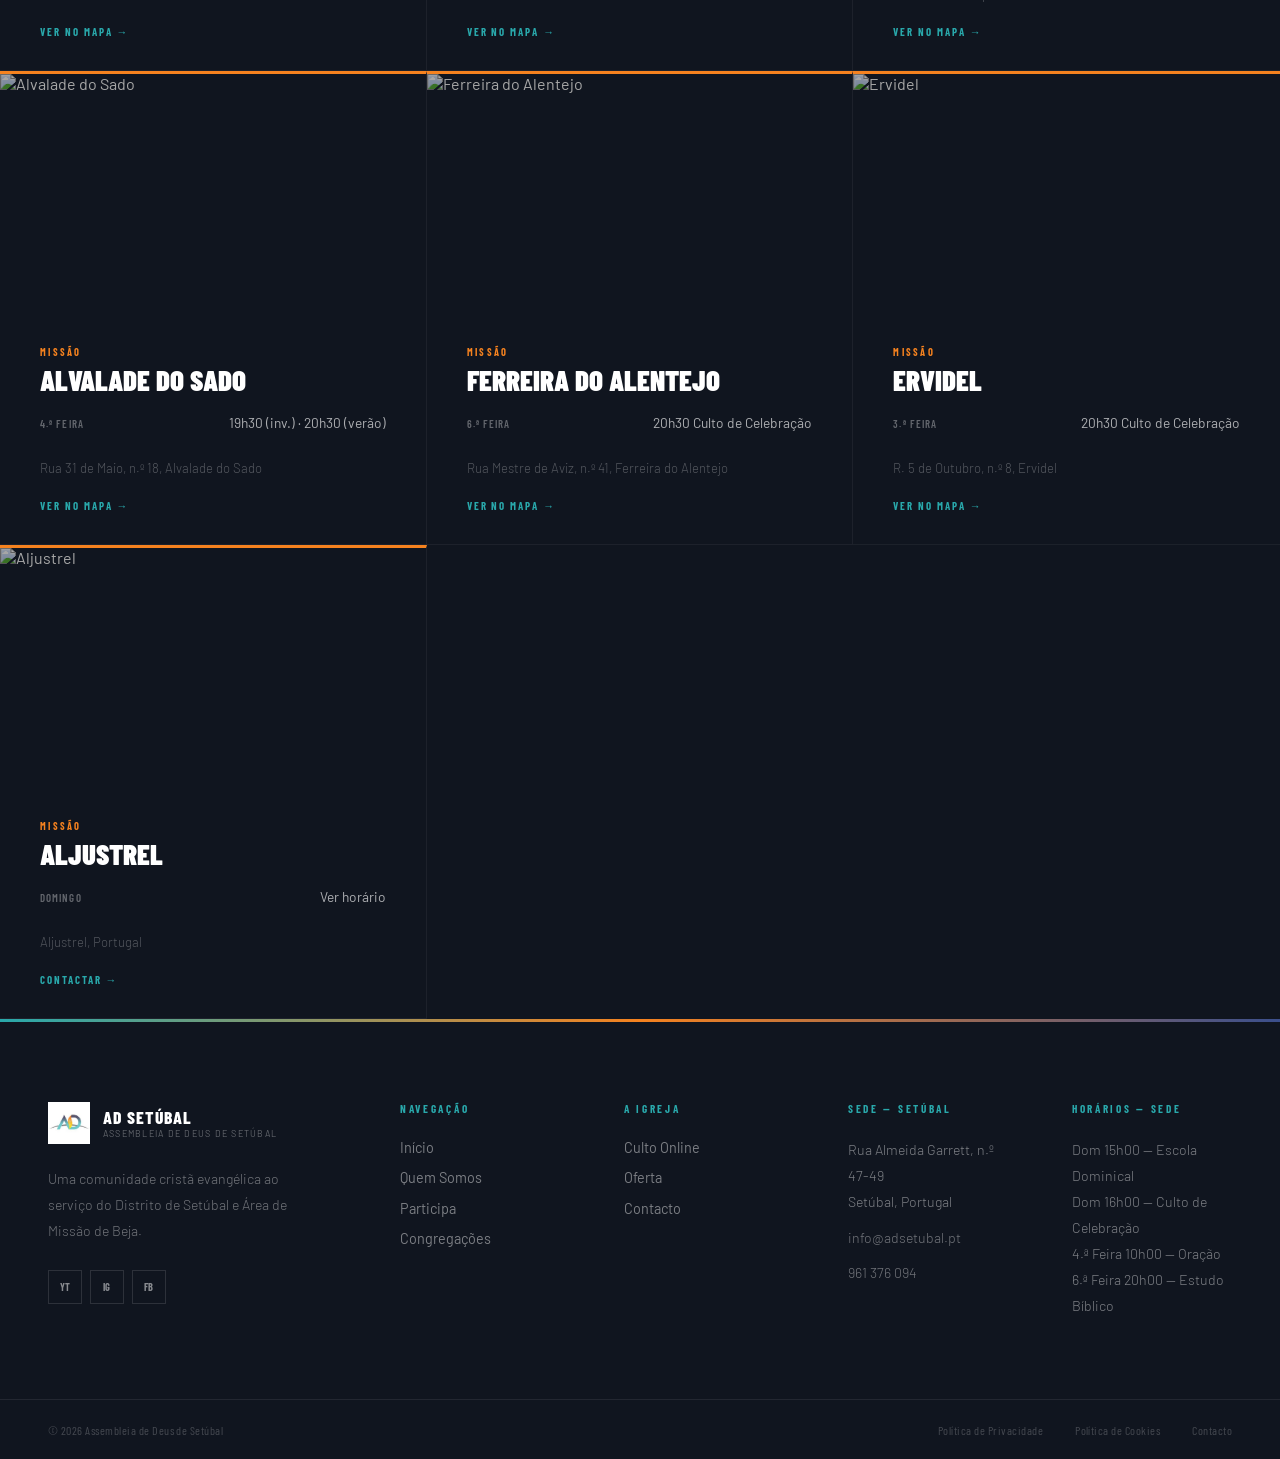
==== commit a8143846: "Update congregacoes.html" ====
--- a/congregacoes.html
+++ b/congregacoes.html
@@ -260,7 +260,7 @@
             <div class="cong-row"><span class="cong-day">Domingo</span><span class="cong-time">10h00 Culto</span></div>
           </div>
           <p class="cong-addr">R. Augusto Cardoso, 2950-214 Palmela</p>
-          <a href="https://www.google.com/maps/place//data=!4m2!3m1!1s0xd19417c11eee021:0x15c5d3948764a4ca?sa=X&ved=1t:8290&ictx=111" class="cong-map">Ver mais →</a>
+          <a href="https://www.google.com/maps/place//data=!4m2!3m1!1s0xd19417c11eee021:0x15c5d3948764a4ca?sa=X&ved=1t:8290&ictx=111" class="cong-map">Ver no mapa →</a>
         </div>
       </div>
       <div class="cong-card fade-in" data-group="setubal" data-city="Montijo">
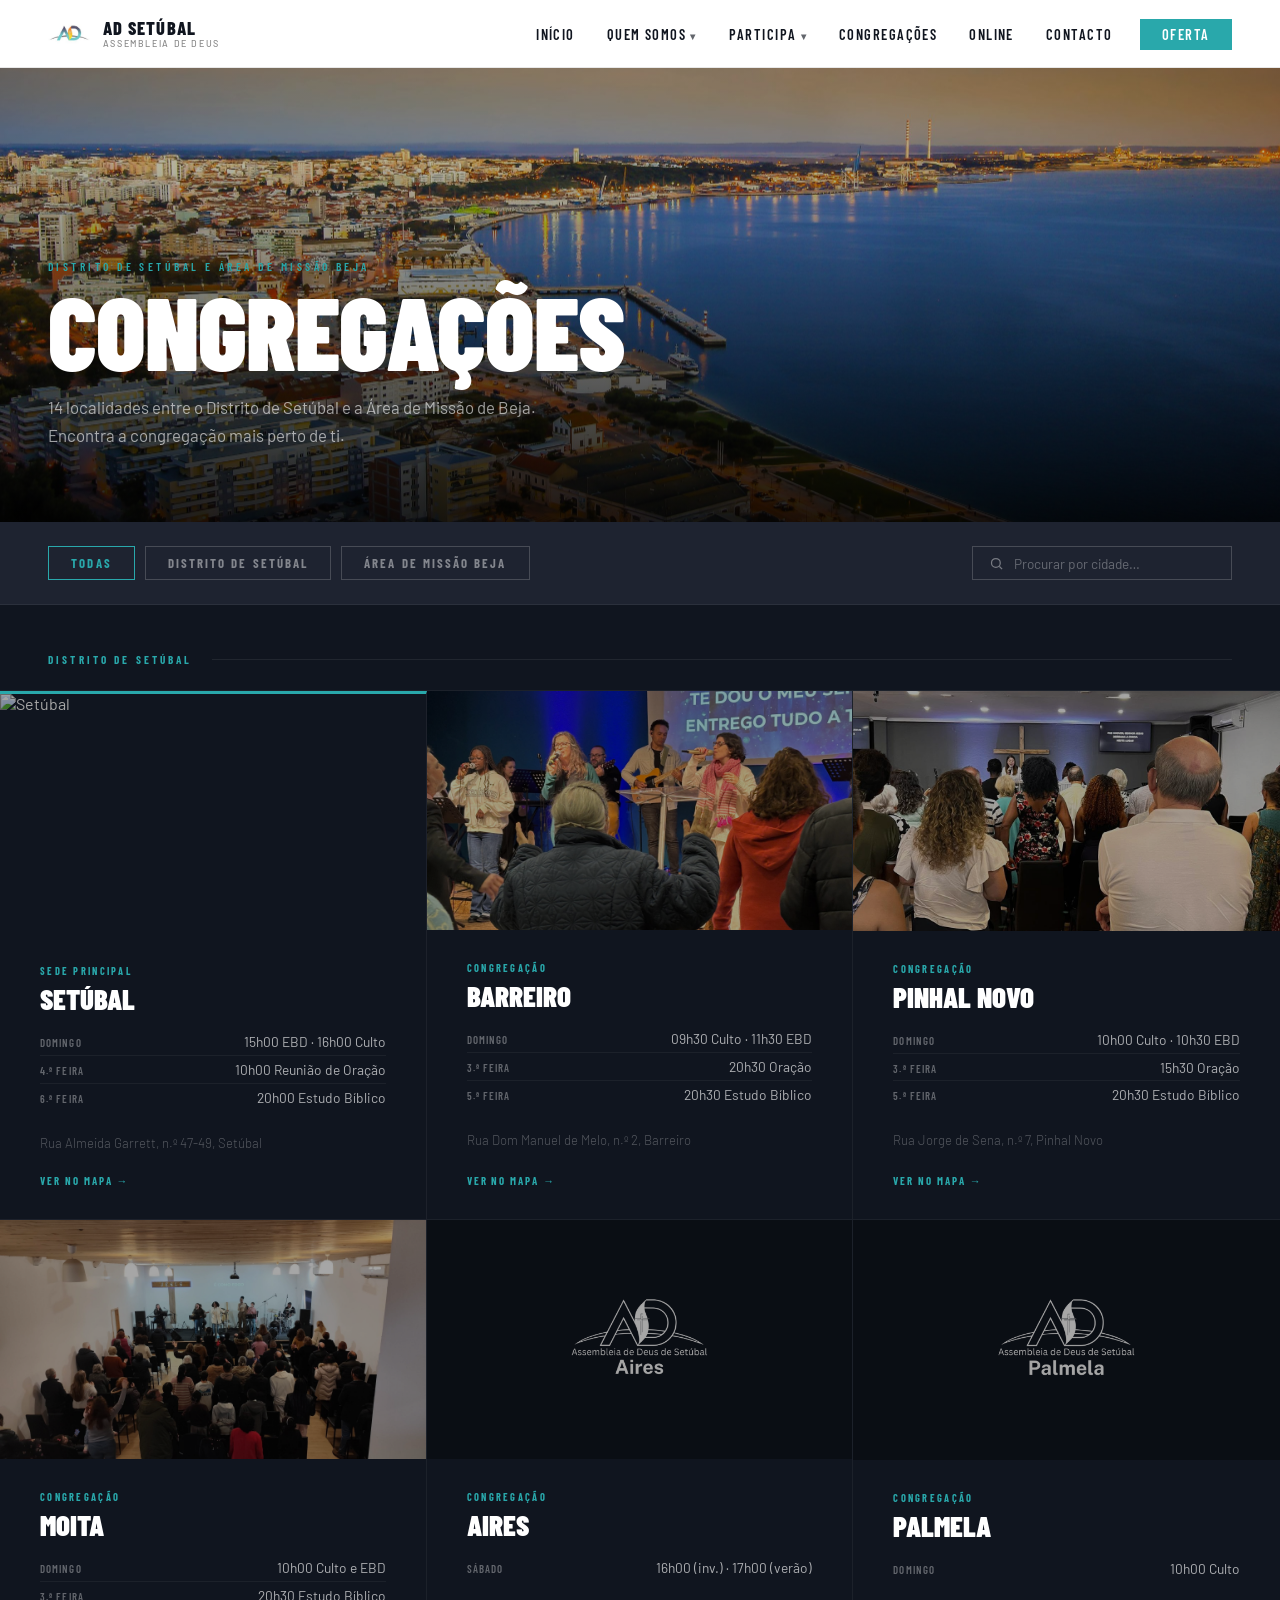
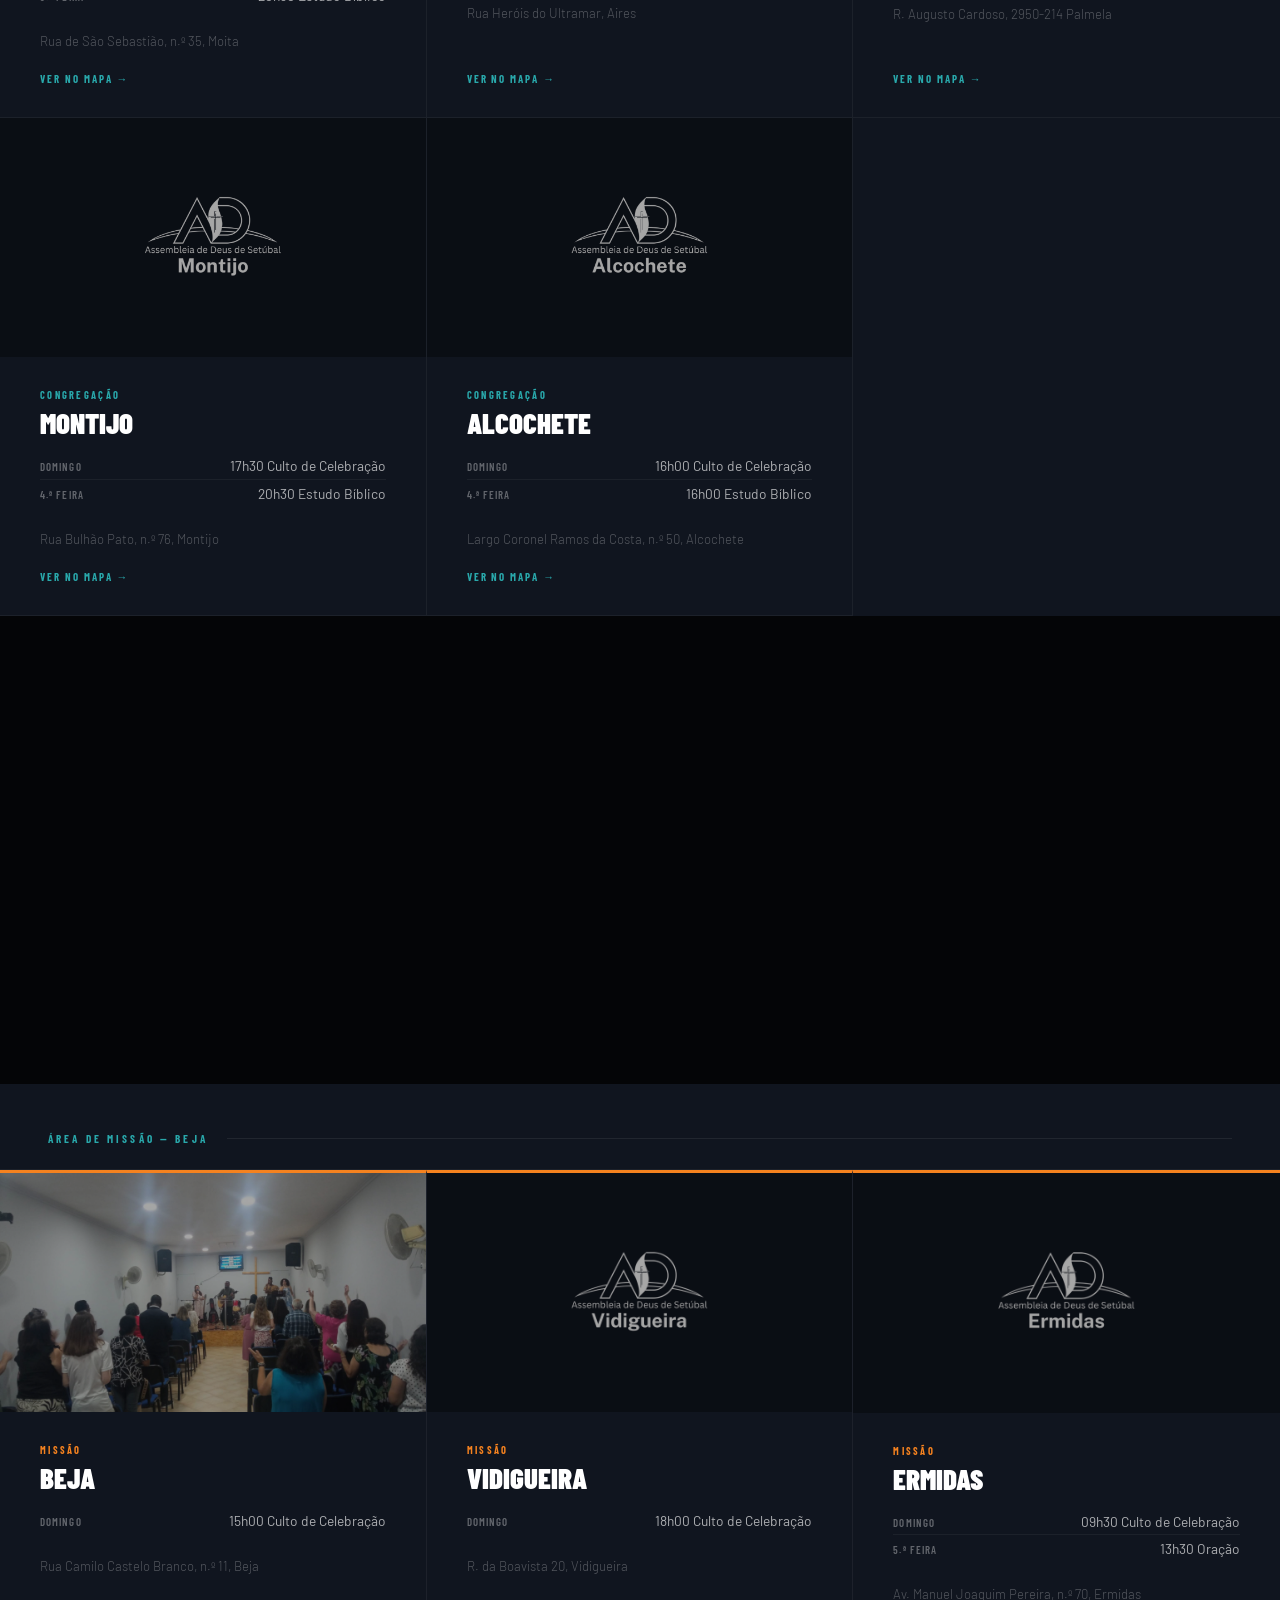
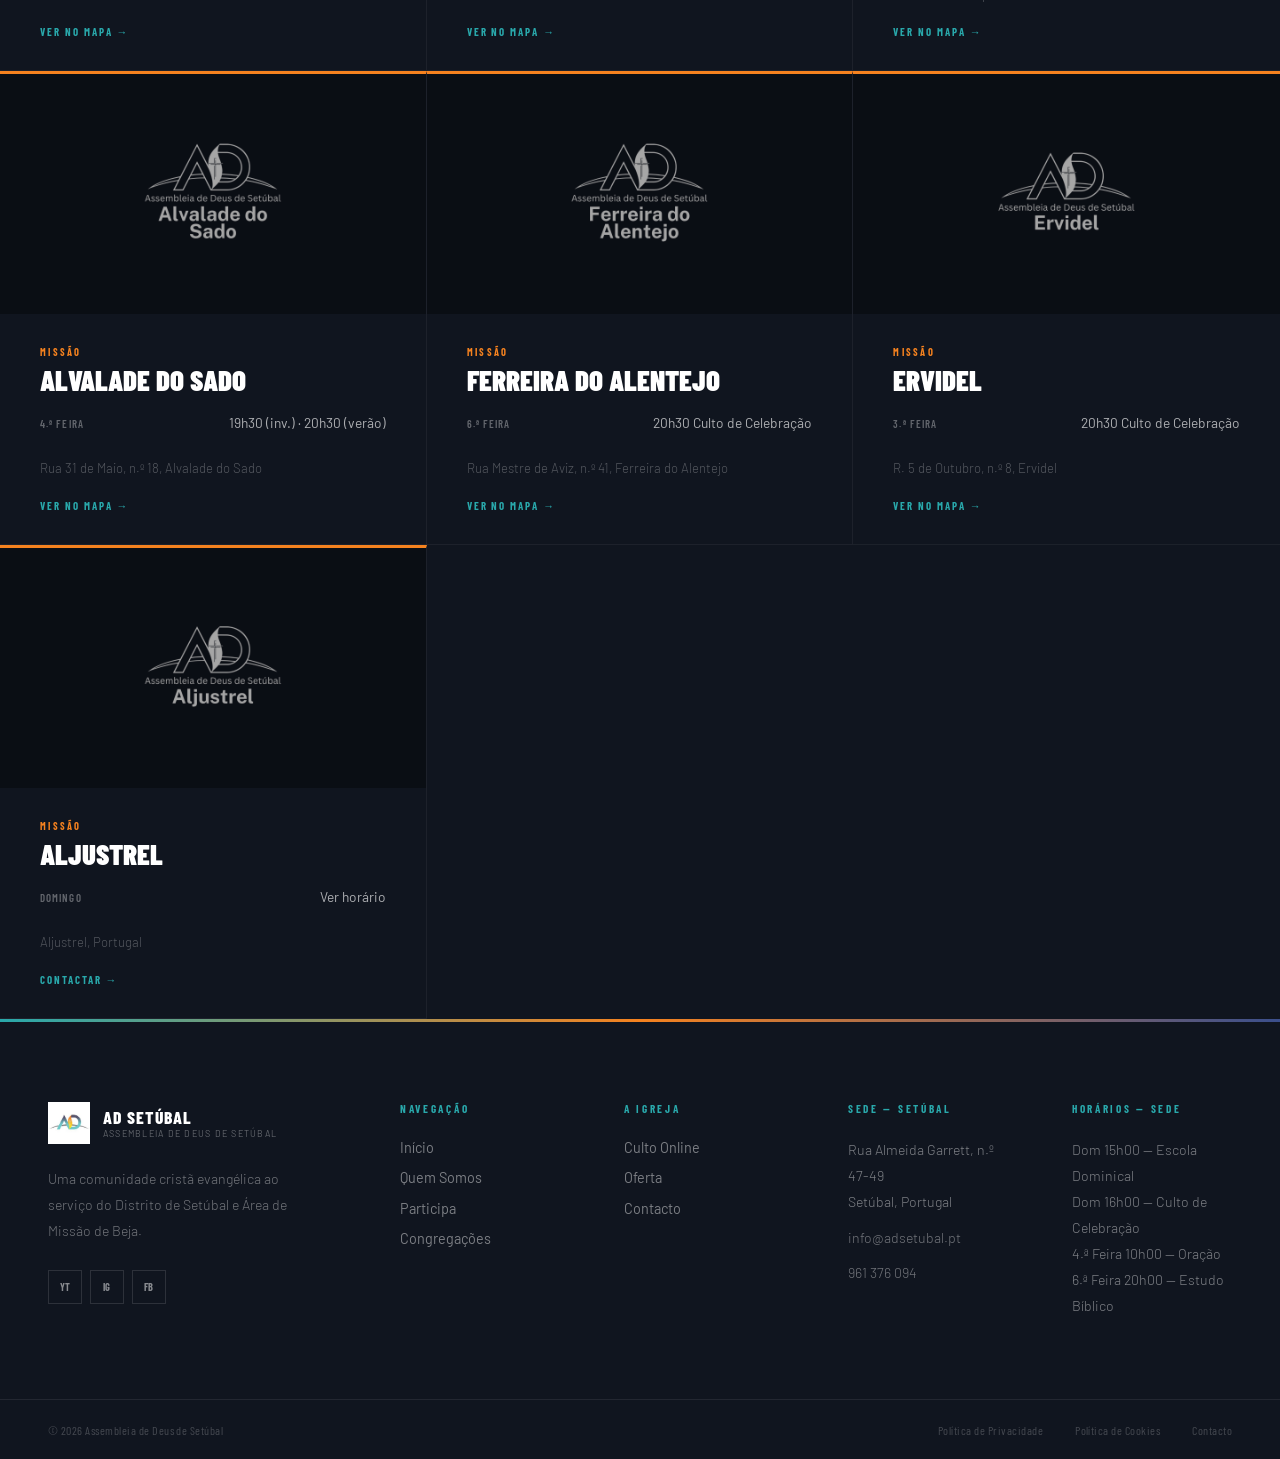
==== commit 13f4a8ca: "missao foto missing update" ====
--- a/congregacoes.html
+++ b/congregacoes.html
@@ -316,7 +316,7 @@
         </div>
       </div>
       <div class="cong-card missao fade-in" data-group="beja" data-city="Vidigueira">
-        <div class="cong-img"><img src="https://images.unsplash.com/photo-1438032005730-c779502df39b?w=700&q=80" alt="Vidigueira" /></div>
+        <div class="cong-img"><img src="vidigueira2.png" alt="Vidigueira" /></div>
         <div class="cong-body">
           <p class="cong-tag missao">Missão</p>
           <h3 class="cong-name">Vidigueira</h3>
@@ -328,7 +328,7 @@
         </div>
       </div>
       <div class="cong-card missao fade-in" data-group="beja" data-city="Ermidas">
-        <div class="cong-img"><img src="https://images.unsplash.com/photo-1529070538774-1843cb3265df?w=700&q=80" alt="Ermidas" /></div>
+        <div class="cong-img"><img src="ermidas2.png" alt="Ermidas" /></div>
         <div class="cong-body">
           <p class="cong-tag missao">Missão</p>
           <h3 class="cong-name">Ermidas</h3>
@@ -341,7 +341,7 @@
         </div>
       </div>
       <div class="cong-card missao fade-in" data-group="beja" data-city="Alvalade do Sado">
-        <div class="cong-img"><img src="https://images.unsplash.com/photo-1524661135-423995f22d0b?w=700&q=80" alt="Alvalade do Sado" /></div>
+        <div class="cong-img"><img src="ads2.png" alt="Alvalade do Sado" /></div>
         <div class="cong-body">
           <p class="cong-tag missao">Missão</p>
           <h3 class="cong-name">Alvalade do Sado</h3>
@@ -353,7 +353,7 @@
         </div>
       </div>
       <div class="cong-card missao fade-in" data-group="beja" data-city="Ferreira do Alentejo">
-        <div class="cong-img"><img src="https://images.unsplash.com/photo-1505373877841-8d25f7d46678?w=700&q=80" alt="Ferreira do Alentejo" /></div>
+        <div class="cong-img"><img src="fda2.png" alt="Ferreira do Alentejo" /></div>
         <div class="cong-body">
           <p class="cong-tag missao">Missão</p>
           <h3 class="cong-name">Ferreira do Alentejo</h3>
@@ -365,7 +365,7 @@
         </div>
       </div>
       <div class="cong-card missao fade-in" data-group="beja" data-city="Ervidel">
-        <div class="cong-img"><img src="https://images.unsplash.com/photo-1519389950473-47ba0277781c?w=700&q=80" alt="Ervidel" /></div>
+        <div class="cong-img"><img src="ervidel2.png" alt="Ervidel" /></div>
         <div class="cong-body">
           <p class="cong-tag missao">Missão</p>
           <h3 class="cong-name">Ervidel</h3>
@@ -377,7 +377,7 @@
         </div>
       </div>
       <div class="cong-card missao fade-in" data-group="beja" data-city="Aljustrel">
-        <div class="cong-img"><img src="https://images.unsplash.com/photo-1500648767791-00dcc994a43e?w=700&q=80" alt="Aljustrel" /></div>
+        <div class="cong-img"><img src="aljustrel2.png" alt="Aljustrel" /></div>
         <div class="cong-body">
           <p class="cong-tag missao">Missão</p>
           <h3 class="cong-name">Aljustrel</h3>
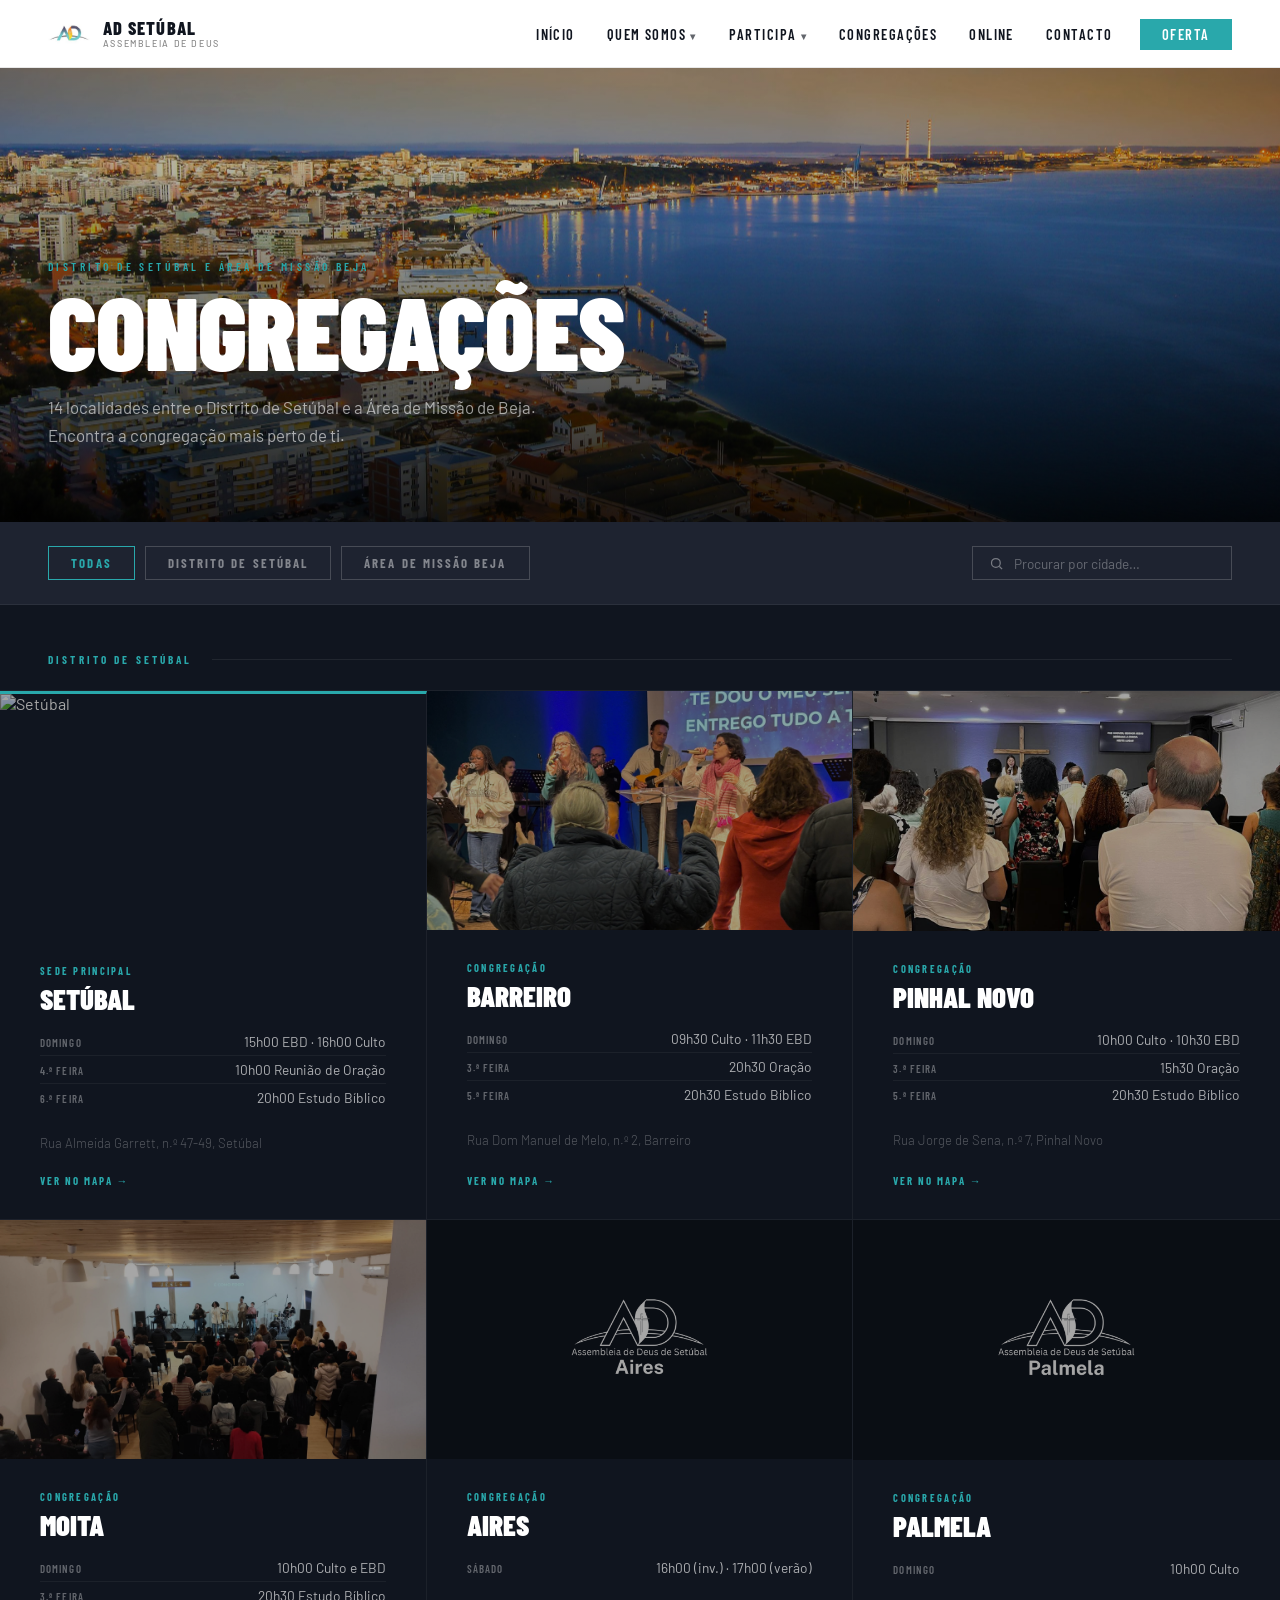
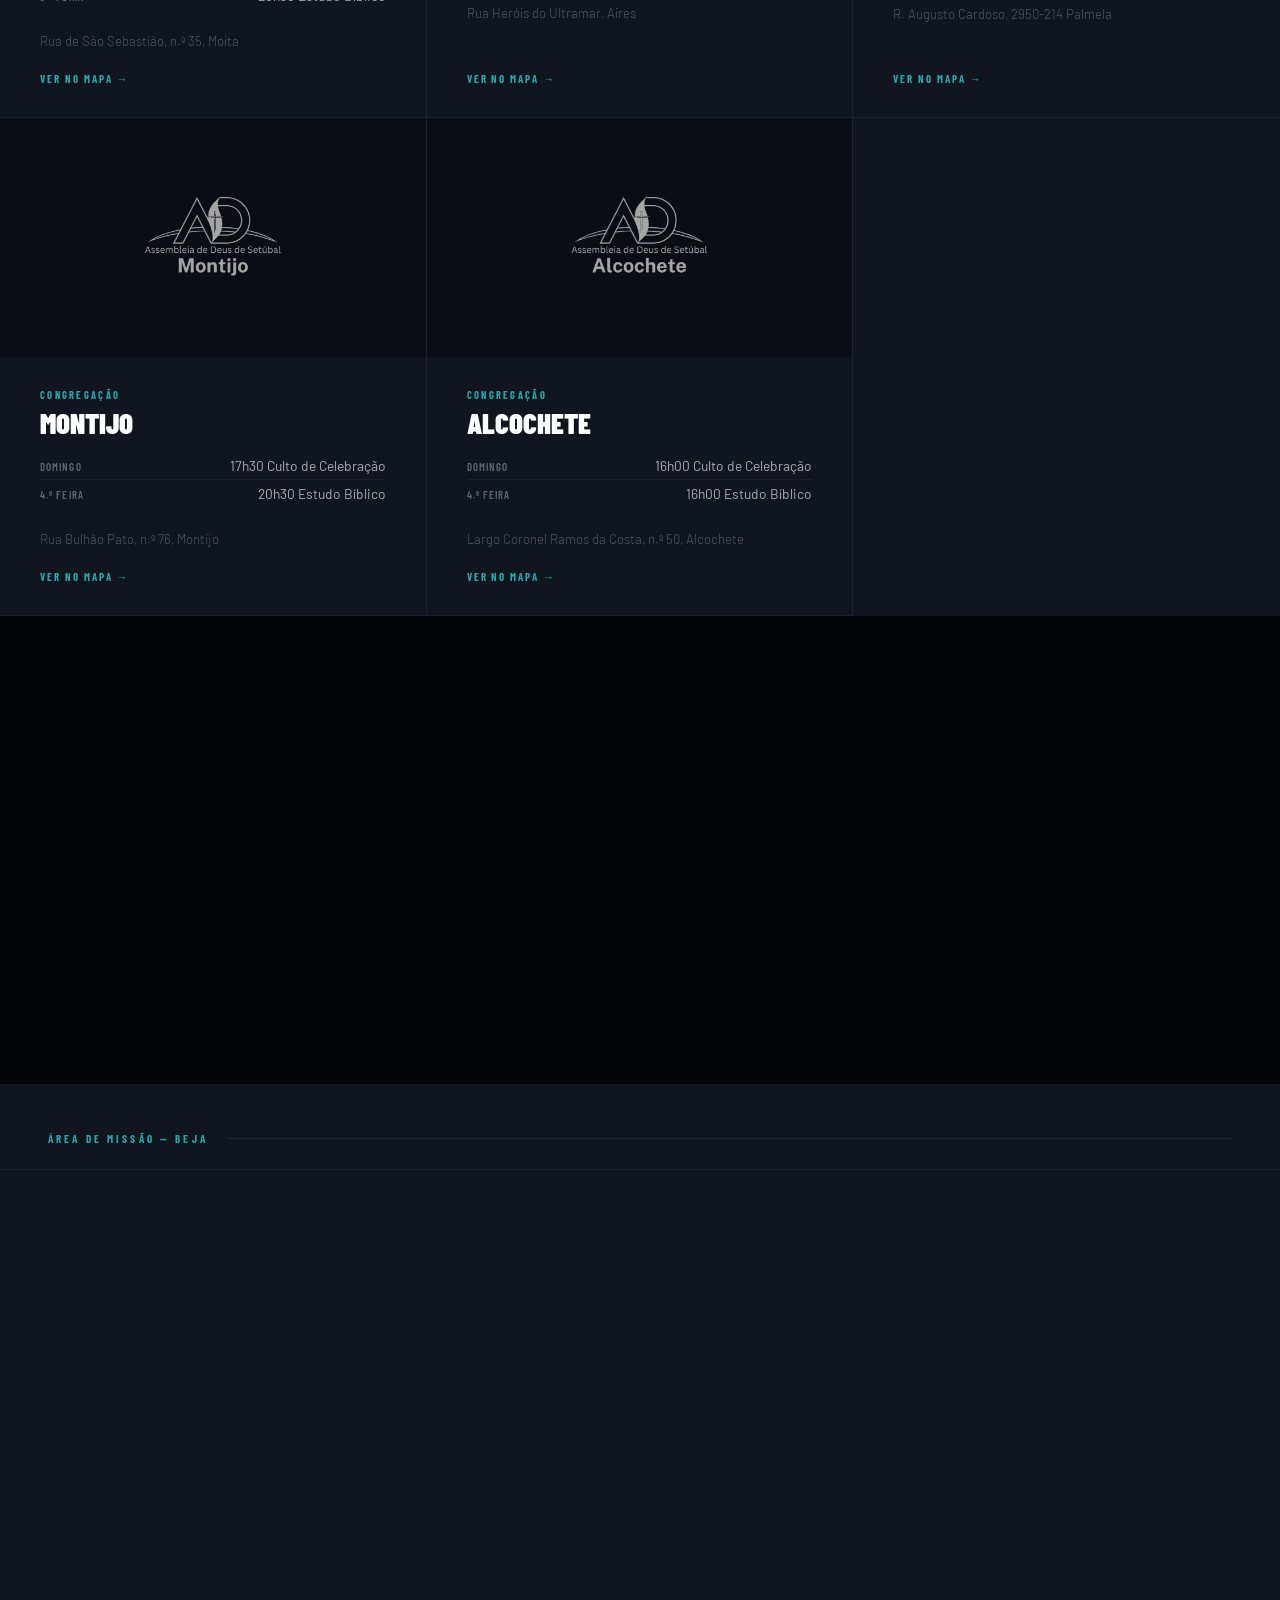
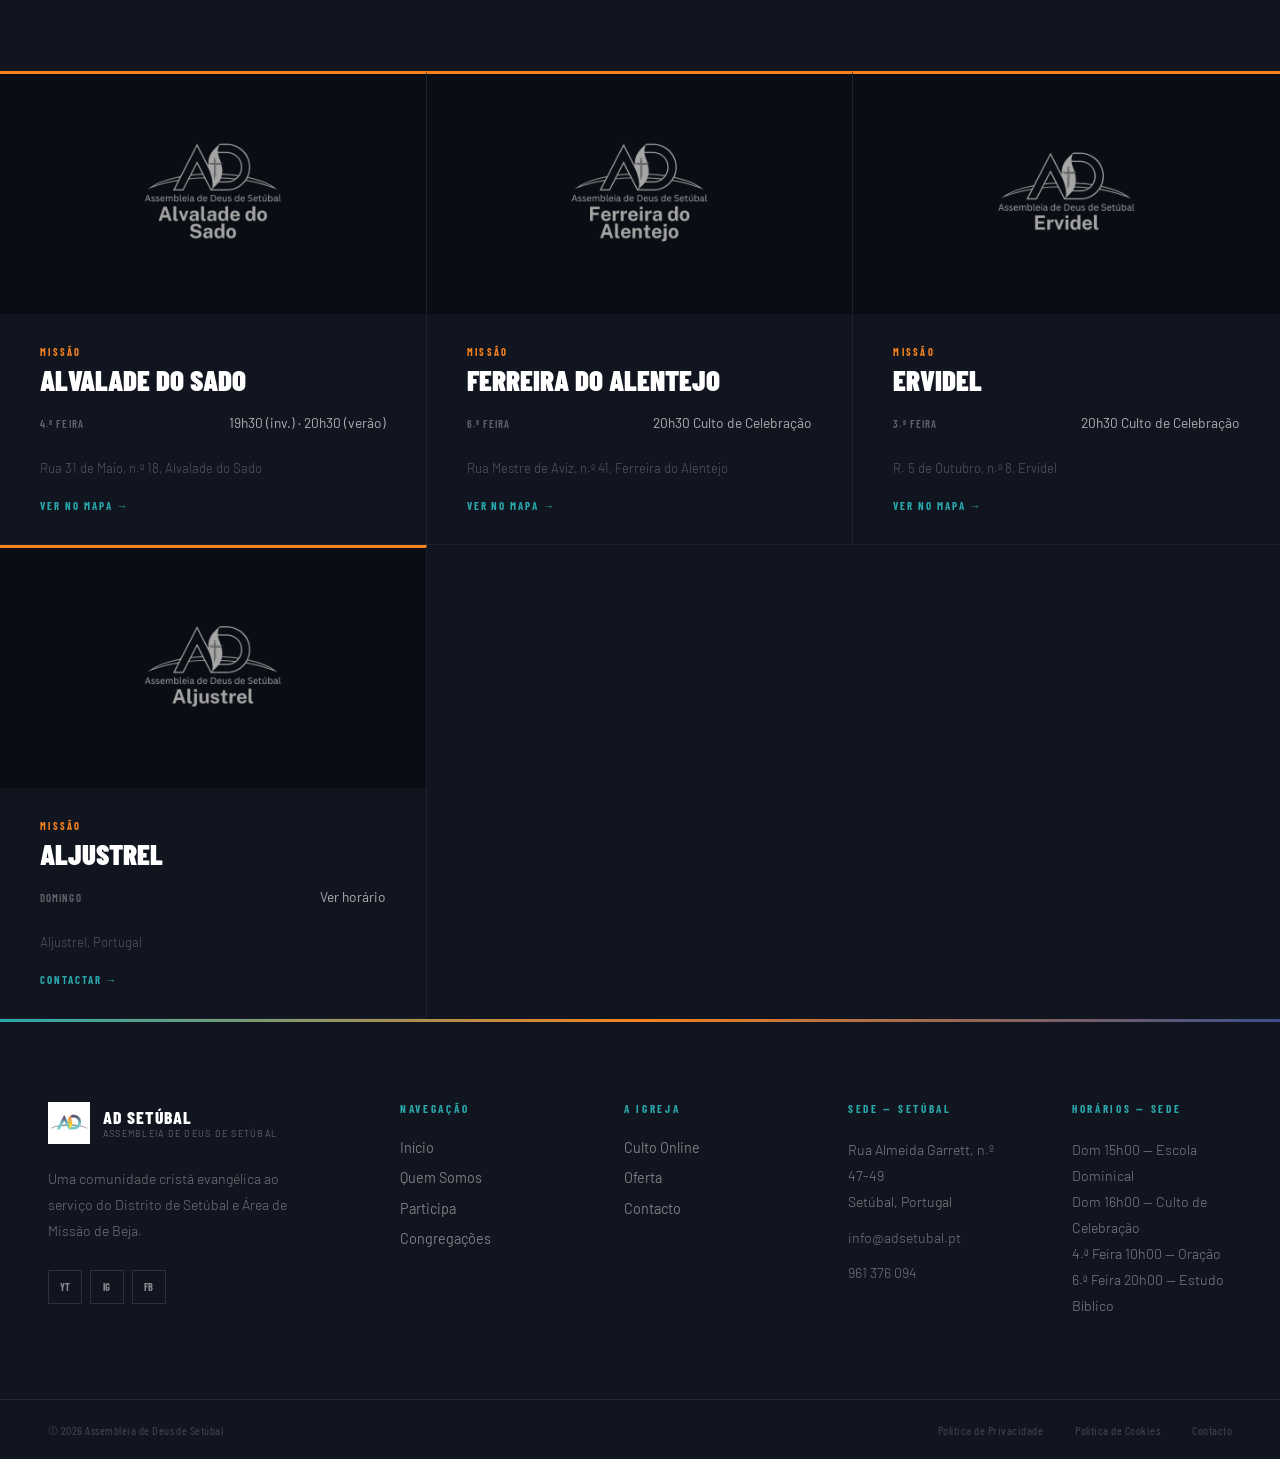
==== commit 823ed7eb: "favicon" ====
--- a/congregacoes.html
+++ b/congregacoes.html
@@ -4,6 +4,7 @@
   <meta charset="UTF-8" />
   <meta name="viewport" content="width=device-width, initial-scale=1.0" />
   <title>Congregações | AD Setúbal</title>
+  <link rel="icon" type="image/x-icon" href="logo.png">
   <link rel="stylesheet" href="shared.css" />
   <style>
     /* FILTER BAR */
